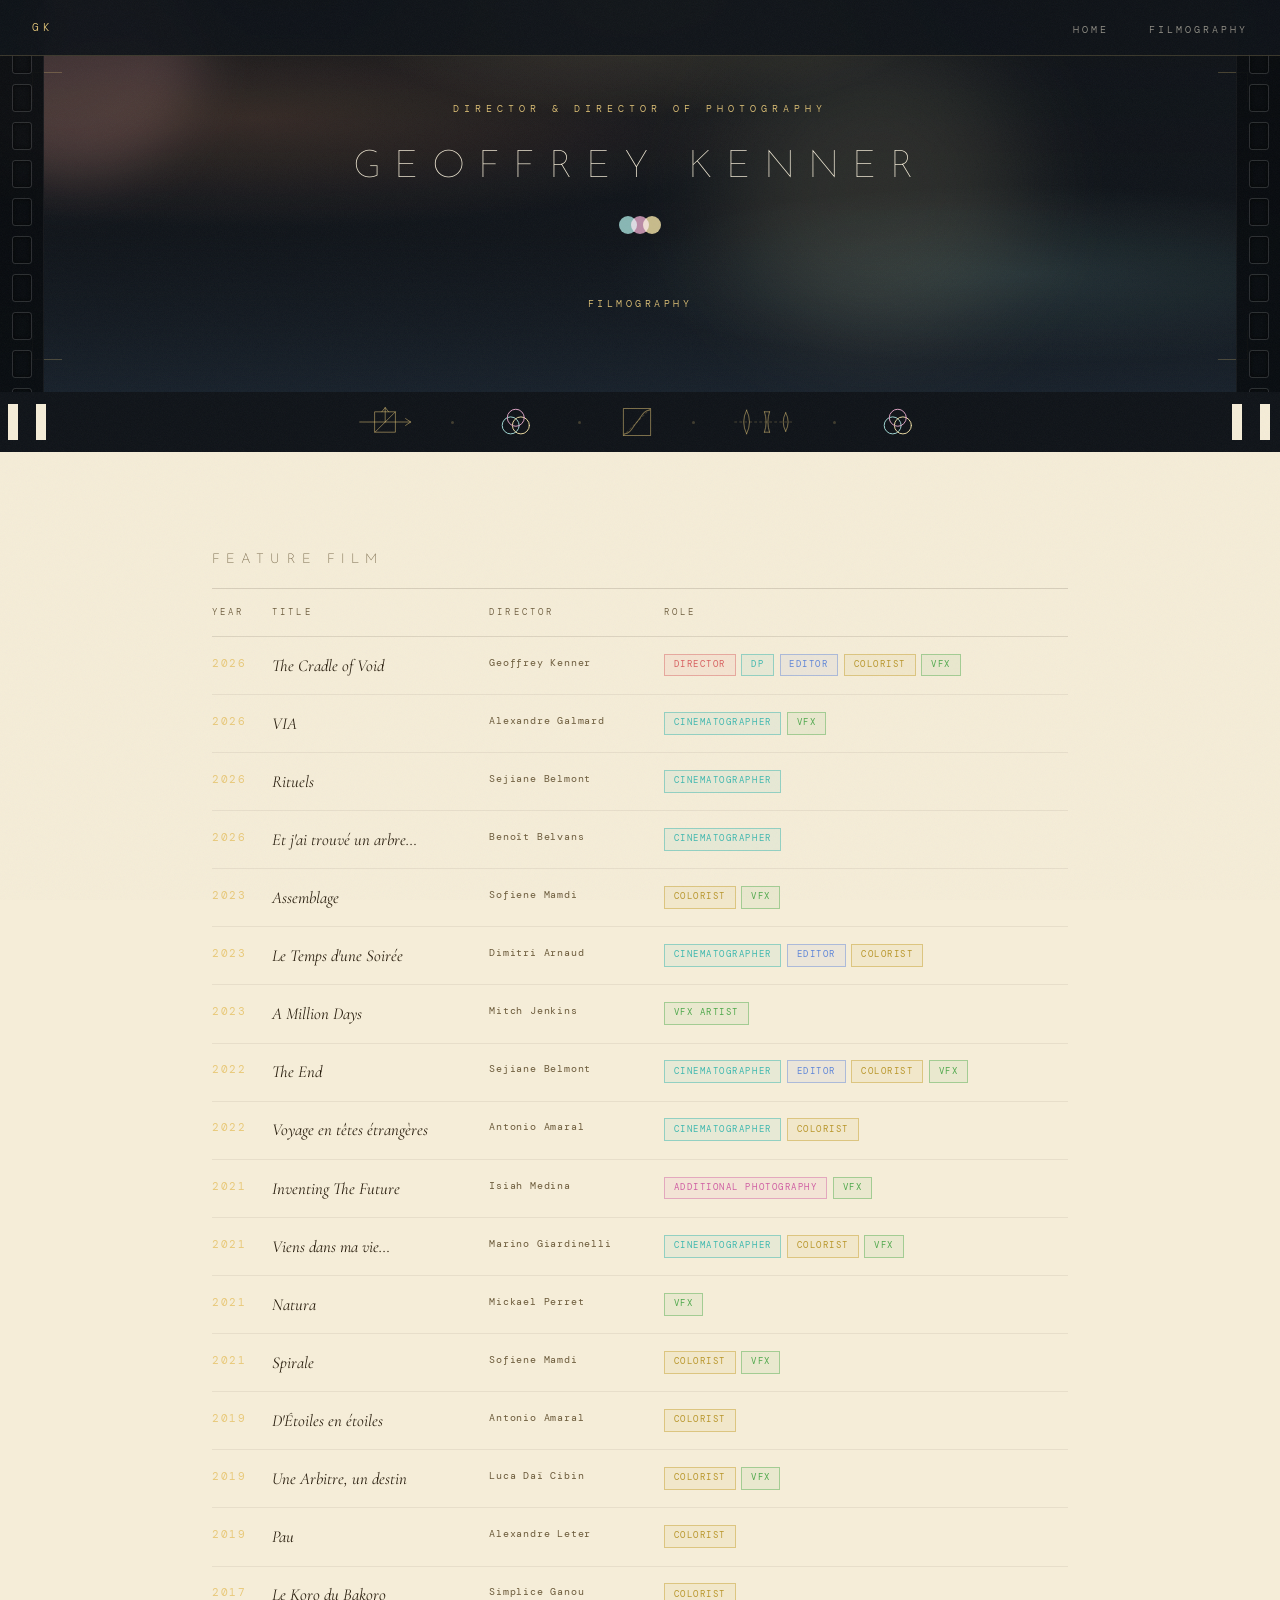
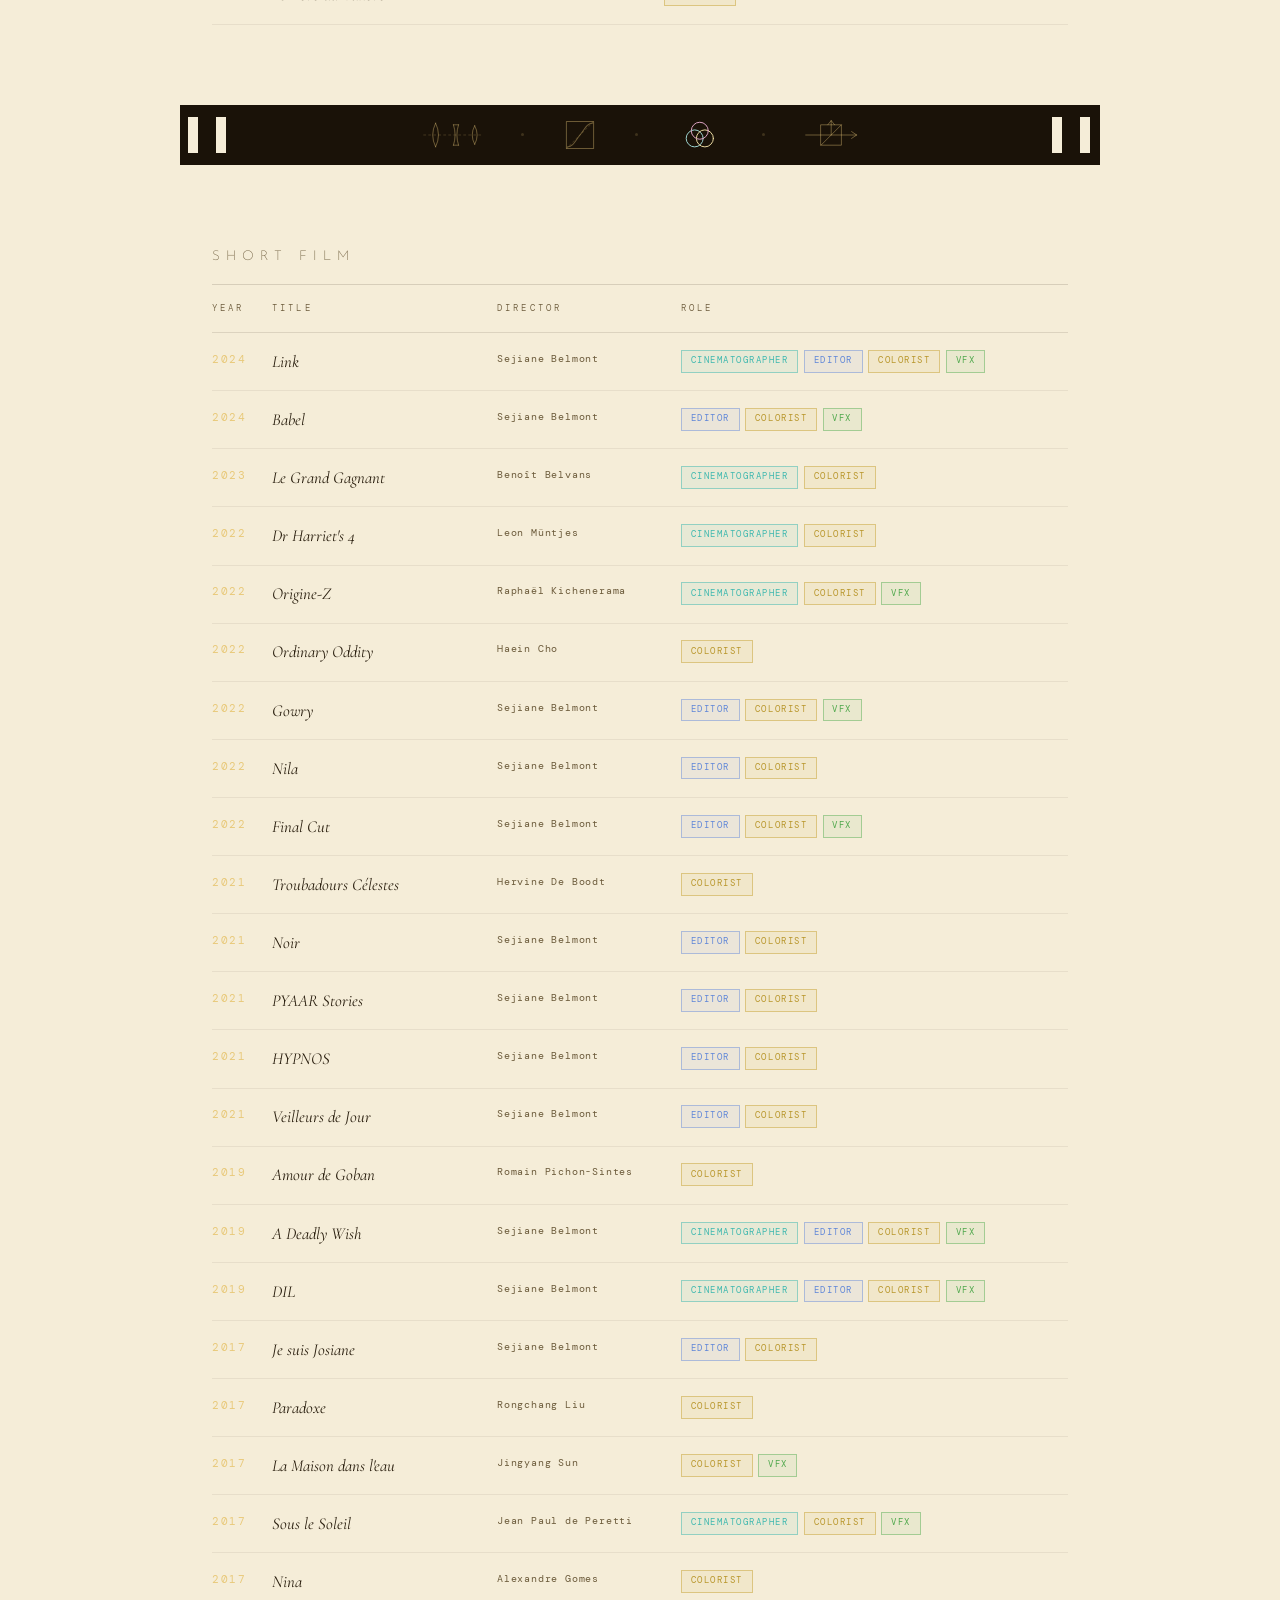
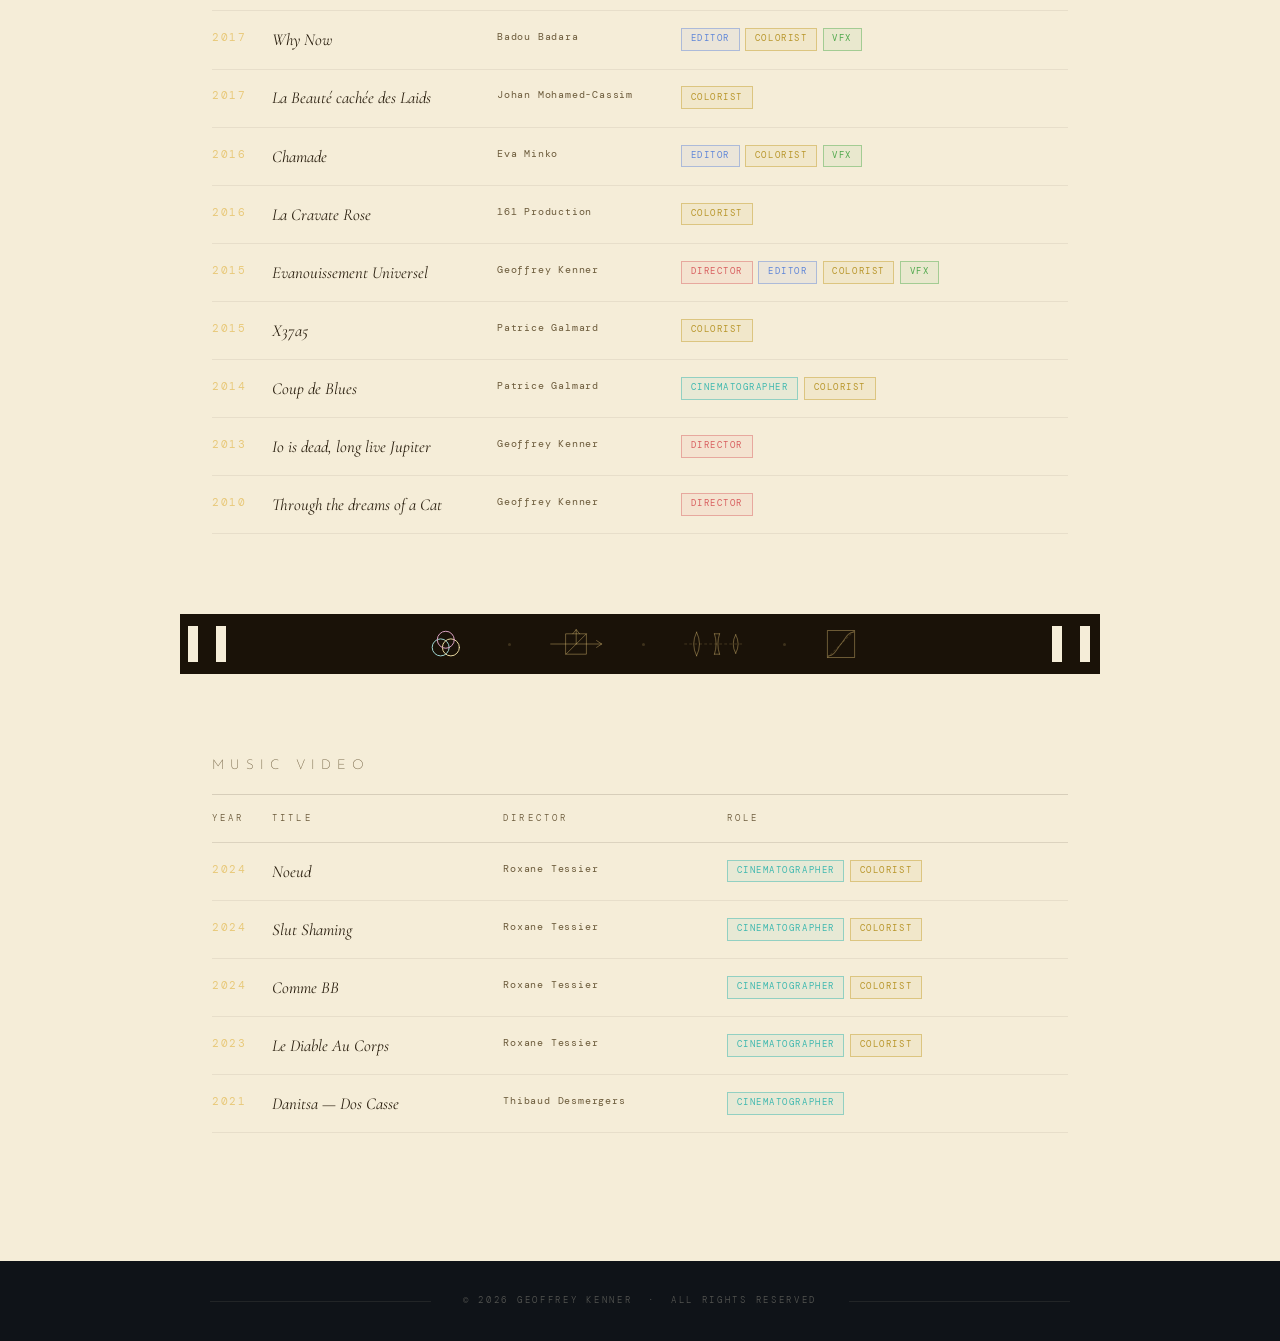
==== filmography.html @ a856ebba "Add files via upload" ====
<!DOCTYPE html>
<html lang="en">
<head>
<meta charset="UTF-8">
<meta name="viewport" content="width=device-width, initial-scale=1.0">
<title>Filmography — Geoffrey Kenner</title>
<link rel="preconnect" href="https://fonts.googleapis.com">
<link rel="preconnect" href="https://fonts.gstatic.com" crossorigin>
<link href="https://fonts.googleapis.com/css2?family=DM+Mono:wght@300;400&family=Josefin+Sans:wght@100;200;300&family=Cormorant+Garamond:ital,wght@0,100;0,200;0,300;0,400;1,300;1,400&display=swap" rel="stylesheet">
<link rel="stylesheet" href="styles.css">
</head>
<body>

<!-- NAV -->
<nav>
  <a class="nav-logo" href="index.html">GK</a>
  <ul class="nav-links">
    <li><a href="index.html">Home</a></li>
    <li><a href="filmography.html" class="active">Filmography</a></li>
  </ul>
</nav>

<!-- HERO -->
<section class="filmography-hero">
  <!-- Film perforations -->
  <div class="hero-perf hero-perf-left">
    <div class="hero-perf-track" id="heroPerfLeft"></div>
  </div>
  <div class="hero-perf hero-perf-right">
    <div class="hero-perf-track" id="heroPerfRight"></div>
  </div>

  <div class="bokeh-container">
    <div class="bokeh bokeh-1"></div>
    <div class="bokeh bokeh-4"></div>
  </div>
  <div class="halation-hero"></div>

  <div class="frame-corner frame-corner-tl" style="top:4.5rem;"></div>
  <div class="frame-corner frame-corner-tr" style="top:4.5rem;"></div>
  <div class="frame-corner frame-corner-bl"></div>
  <div class="frame-corner frame-corner-br"></div>

  <div class="hero-content">
    <p class="hero-eyebrow">director &amp; director of photography</p>
    <h1 class="hero-name">GEOFFREY KENNER</h1>
    <div class="hero-cmy">
      <div class="cmy-circle cmy-c"></div>
      <div class="cmy-circle cmy-m"></div>
      <div class="cmy-circle cmy-y"></div>
    </div>
    <p class="hero-eyebrow" style="animation-delay:1.1s; margin-bottom:0; letter-spacing:0.35em;">Filmography</p>
  </div>
</section>

<!-- FILM STRIP BAR -->
<div class="film-strip">
  <div class="film-optics">
    <!-- beam splitter -->
    <svg class="optic-icon" viewBox="0 0 64 40" aria-hidden="true">
      <line x1="2" y1="20" x2="62" y2="20"/>
      <polyline points="56,16 62,20 56,24"/>
      <line x1="32" y1="20" x2="32" y2="3"/>
      <polyline points="28,8 32,3 36,8"/>
      <rect x="20" y="8" width="24" height="24"/>
      <line x1="20" y1="32" x2="44" y2="8"/>
    </svg>
    <span class="optic-sep"></span>
    <!-- CMY circles -->
    <svg class="optic-icon" viewBox="0 0 56 40" aria-hidden="true">
      <circle class="oc-c" cx="22" cy="24" r="10"/>
      <circle class="oc-y" cx="34" cy="24" r="10"/>
      <circle class="oc-m" cx="28" cy="15" r="10"/>
    </svg>
    <span class="optic-sep"></span>
    <!-- tone curve -->
    <svg class="optic-icon" viewBox="0 0 40 40" aria-hidden="true">
      <rect x="4" y="4" width="32" height="32"/>
      <line class="optic-faint" x1="4" y1="36" x2="36" y2="4"/>
      <path d="M5,34 C13,33 14,27 20,20 S27,7 35,6"/>
    </svg>
    <span class="optic-sep"></span>
    <!-- lens cross-section -->
    <svg class="optic-icon" viewBox="0 0 72 40" aria-hidden="true">
      <line class="optic-axis" x1="2" y1="20" x2="70" y2="20"/>
      <path d="M16,6 Q9,20 16,34"/>
      <path d="M16,6 Q23,20 16,34"/>
      <path d="M37,8 Q41,20 37,32"/>
      <path d="M43,8 Q39,20 43,32"/>
      <line x1="37" y1="8" x2="43" y2="8"/>
      <line x1="37" y1="32" x2="43" y2="32"/>
      <path d="M62,9 Q56,20 62,31"/>
      <path d="M62,9 Q68,20 62,31"/>
    </svg>
    <span class="optic-sep"></span>
    <!-- CMY circles -->
    <svg class="optic-icon" viewBox="0 0 56 40" aria-hidden="true">
      <circle class="oc-c" cx="22" cy="24" r="10"/>
      <circle class="oc-y" cx="34" cy="24" r="10"/>
      <circle class="oc-m" cx="28" cy="15" r="10"/>
    </svg>
  </div>
</div>

<!-- FILMOGRAPHY -->
<section class="filmography-section">
  <div class="filmography-inner">

    <!-- FEATURE FILM -->
    <div class="filmography-category fade-in">
      <h2 class="filmography-category-title">Feature Film</h2>
      <table class="filmography-table">
        <thead>
          <tr>
            <th>Year</th>
            <th>Title</th>
            <th>Director</th>
            <th>Role</th>
          </tr>
        </thead>
        <tbody>
          <tr>
            <td class="film-year">2026</td>
            <td class="film-title">The Cradle of Void</td>
            <td class="film-director">Geoffrey Kenner</td>
            <td><div class="film-roles">
              <span class="film-role-tag role-director">Director</span>
              <span class="film-role-tag role-dp">DP</span>
              <span class="film-role-tag role-editor">Editor</span>
              <span class="film-role-tag role-colorist">Colorist</span>
              <span class="film-role-tag role-vfx">VFX</span>
            </div></td>
          </tr>
          <tr>
            <td class="film-year">2026</td>
            <td class="film-title">VIA</td>
            <td class="film-director">Alexandre Galmard</td>
            <td><div class="film-roles">
              <span class="film-role-tag role-dp">Cinematographer</span>
              <span class="film-role-tag role-vfx">VFX</span>
            </div></td>
          </tr>
          <tr>
            <td class="film-year">2026</td>
            <td class="film-title">Rituels</td>
            <td class="film-director">Sejiane Belmont</td>
            <td><div class="film-roles">
              <span class="film-role-tag role-dp">Cinematographer</span>
            </div></td>
          </tr>
          <tr>
            <td class="film-year">2026</td>
            <td class="film-title">Et j'ai trouvé un arbre…</td>
            <td class="film-director">Benoît Belvans</td>
            <td><div class="film-roles">
              <span class="film-role-tag role-dp">Cinematographer</span>
            </div></td>
          </tr>
          <tr>
            <td class="film-year">2023</td>
            <td class="film-title">Assemblage</td>
            <td class="film-director">Sofiene Mamdi</td>
            <td><div class="film-roles">
              <span class="film-role-tag role-colorist">Colorist</span>
              <span class="film-role-tag role-vfx">VFX</span>
            </div></td>
          </tr>
          <tr>
            <td class="film-year">2023</td>
            <td class="film-title">Le Temps d'une Soirée</td>
            <td class="film-director">Dimitri Arnaud</td>
            <td><div class="film-roles">
              <span class="film-role-tag role-dp">Cinematographer</span>
              <span class="film-role-tag role-editor">Editor</span>
              <span class="film-role-tag role-colorist">Colorist</span>
            </div></td>
          </tr>
          <tr>
            <td class="film-year">2023</td>
            <td class="film-title">A Million Days</td>
            <td class="film-director">Mitch Jenkins</td>
            <td><div class="film-roles">
              <span class="film-role-tag role-vfx">VFX Artist</span>
            </div></td>
          </tr>
          <tr>
            <td class="film-year">2022</td>
            <td class="film-title">The End</td>
            <td class="film-director">Sejiane Belmont</td>
            <td><div class="film-roles">
              <span class="film-role-tag role-dp">Cinematographer</span>
              <span class="film-role-tag role-editor">Editor</span>
              <span class="film-role-tag role-colorist">Colorist</span>
              <span class="film-role-tag role-vfx">VFX</span>
            </div></td>
          </tr>
          <tr>
            <td class="film-year">2022</td>
            <td class="film-title">Voyage en têtes étrangères</td>
            <td class="film-director">Antonio Amaral</td>
            <td><div class="film-roles">
              <span class="film-role-tag role-dp">Cinematographer</span>
              <span class="film-role-tag role-colorist">Colorist</span>
            </div></td>
          </tr>
          <tr>
            <td class="film-year">2021</td>
            <td class="film-title">Inventing The Future</td>
            <td class="film-director">Isiah Medina</td>
            <td><div class="film-roles">
              <span class="film-role-tag role-addphoto">Additional Photography</span>
              <span class="film-role-tag role-vfx">VFX</span>
            </div></td>
          </tr>
          <tr>
            <td class="film-year">2021</td>
            <td class="film-title">Viens dans ma vie…</td>
            <td class="film-director">Marino Giardinelli</td>
            <td><div class="film-roles">
              <span class="film-role-tag role-dp">Cinematographer</span>
              <span class="film-role-tag role-colorist">Colorist</span>
              <span class="film-role-tag role-vfx">VFX</span>
            </div></td>
          </tr>
          <tr>
            <td class="film-year">2021</td>
            <td class="film-title">Natura</td>
            <td class="film-director">Mickael Perret</td>
            <td><div class="film-roles">
              <span class="film-role-tag role-vfx">VFX</span>
            </div></td>
          </tr>
          <tr>
            <td class="film-year">2021</td>
            <td class="film-title">Spirale</td>
            <td class="film-director">Sofiene Mamdi</td>
            <td><div class="film-roles">
              <span class="film-role-tag role-colorist">Colorist</span>
              <span class="film-role-tag role-vfx">VFX</span>
            </div></td>
          </tr>
          <tr>
            <td class="film-year">2019</td>
            <td class="film-title">D'Étoiles en étoiles</td>
            <td class="film-director">Antonio Amaral</td>
            <td><div class="film-roles">
              <span class="film-role-tag role-colorist">Colorist</span>
            </div></td>
          </tr>
          <tr>
            <td class="film-year">2019</td>
            <td class="film-title">Une Arbitre, un destin</td>
            <td class="film-director">Luca Daï Cibin</td>
            <td><div class="film-roles">
              <span class="film-role-tag role-colorist">Colorist</span>
              <span class="film-role-tag role-vfx">VFX</span>
            </div></td>
          </tr>
          <tr>
            <td class="film-year">2019</td>
            <td class="film-title">Pau</td>
            <td class="film-director">Alexandre Leter</td>
            <td><div class="film-roles">
              <span class="film-role-tag role-colorist">Colorist</span>
            </div></td>
          </tr>
          <tr>
            <td class="film-year">2017</td>
            <td class="film-title">Le Koro du Bakoro</td>
            <td class="film-director">Simplice Ganou</td>
            <td><div class="film-roles">
              <span class="film-role-tag role-colorist">Colorist</span>
            </div></td>
          </tr>
        </tbody>
      </table>
    </div>

    <!-- FILM STRIP DIVIDER -->
    <div class="film-strip" style="margin: 0 -2rem 5rem; background:#1a1208;">
      <div class="film-optics" style="color: rgba(232,201,122,0.4);">
        <!-- lens cross-section -->
        <svg class="optic-icon" viewBox="0 0 72 40" aria-hidden="true">
          <line class="optic-axis" x1="2" y1="20" x2="70" y2="20"/>
          <path d="M16,6 Q9,20 16,34"/>
          <path d="M16,6 Q23,20 16,34"/>
          <path d="M37,8 Q41,20 37,32"/>
          <path d="M43,8 Q39,20 43,32"/>
          <line x1="37" y1="8" x2="43" y2="8"/>
          <line x1="37" y1="32" x2="43" y2="32"/>
          <path d="M62,9 Q56,20 62,31"/>
          <path d="M62,9 Q68,20 62,31"/>
        </svg>
        <span class="optic-sep"></span>
        <!-- tone curve -->
        <svg class="optic-icon" viewBox="0 0 40 40" aria-hidden="true">
          <rect x="4" y="4" width="32" height="32"/>
          <line class="optic-faint" x1="4" y1="36" x2="36" y2="4"/>
          <path d="M5,34 C13,33 14,27 20,20 S27,7 35,6"/>
        </svg>
        <span class="optic-sep"></span>
        <!-- CMY circles -->
        <svg class="optic-icon" viewBox="0 0 56 40" aria-hidden="true">
          <circle class="oc-c" cx="22" cy="24" r="10"/>
          <circle class="oc-y" cx="34" cy="24" r="10"/>
          <circle class="oc-m" cx="28" cy="15" r="10"/>
        </svg>
        <span class="optic-sep"></span>
        <!-- beam splitter -->
        <svg class="optic-icon" viewBox="0 0 64 40" aria-hidden="true">
          <line x1="2" y1="20" x2="62" y2="20"/>
          <polyline points="56,16 62,20 56,24"/>
          <line x1="32" y1="20" x2="32" y2="3"/>
          <polyline points="28,8 32,3 36,8"/>
          <rect x="20" y="8" width="24" height="24"/>
          <line x1="20" y1="32" x2="44" y2="8"/>
        </svg>
      </div>
    </div>

    <!-- SHORT FILM -->
    <div class="filmography-category fade-in">
      <h2 class="filmography-category-title">Short Film</h2>
      <table class="filmography-table">
        <thead>
          <tr>
            <th>Year</th>
            <th>Title</th>
            <th>Director</th>
            <th>Role</th>
          </tr>
        </thead>
        <tbody>
          <tr>
            <td class="film-year">2024</td>
            <td class="film-title">Link</td>
            <td class="film-director">Sejiane Belmont</td>
            <td><div class="film-roles">
              <span class="film-role-tag role-dp">Cinematographer</span>
              <span class="film-role-tag role-editor">Editor</span>
              <span class="film-role-tag role-colorist">Colorist</span>
              <span class="film-role-tag role-vfx">VFX</span>
            </div></td>
          </tr>
          <tr>
            <td class="film-year">2024</td>
            <td class="film-title">Babel</td>
            <td class="film-director">Sejiane Belmont</td>
            <td><div class="film-roles">
              <span class="film-role-tag role-editor">Editor</span>
              <span class="film-role-tag role-colorist">Colorist</span>
              <span class="film-role-tag role-vfx">VFX</span>
            </div></td>
          </tr>
          <tr>
            <td class="film-year">2023</td>
            <td class="film-title">Le Grand Gagnant</td>
            <td class="film-director">Benoît Belvans</td>
            <td><div class="film-roles">
              <span class="film-role-tag role-dp">Cinematographer</span>
              <span class="film-role-tag role-colorist">Colorist</span>
            </div></td>
          </tr>
          <tr>
            <td class="film-year">2022</td>
            <td class="film-title">Dr Harriet's 4</td>
            <td class="film-director">Leon Müntjes</td>
            <td><div class="film-roles">
              <span class="film-role-tag role-dp">Cinematographer</span>
              <span class="film-role-tag role-colorist">Colorist</span>
            </div></td>
          </tr>
          <tr>
            <td class="film-year">2022</td>
            <td class="film-title">Origine-Z</td>
            <td class="film-director">Raphaël Kichenerama</td>
            <td><div class="film-roles">
              <span class="film-role-tag role-dp">Cinematographer</span>
              <span class="film-role-tag role-colorist">Colorist</span>
              <span class="film-role-tag role-vfx">VFX</span>
            </div></td>
          </tr>
          <tr>
            <td class="film-year">2022</td>
            <td class="film-title">Ordinary Oddity</td>
            <td class="film-director">Haein Cho</td>
            <td><div class="film-roles">
              <span class="film-role-tag role-colorist">Colorist</span>
            </div></td>
          </tr>
          <tr>
            <td class="film-year">2022</td>
            <td class="film-title">Gowry</td>
            <td class="film-director">Sejiane Belmont</td>
            <td><div class="film-roles">
              <span class="film-role-tag role-editor">Editor</span>
              <span class="film-role-tag role-colorist">Colorist</span>
              <span class="film-role-tag role-vfx">VFX</span>
            </div></td>
          </tr>
          <tr>
            <td class="film-year">2022</td>
            <td class="film-title">Nila</td>
            <td class="film-director">Sejiane Belmont</td>
            <td><div class="film-roles">
              <span class="film-role-tag role-editor">Editor</span>
              <span class="film-role-tag role-colorist">Colorist</span>
            </div></td>
          </tr>
          <tr>
            <td class="film-year">2022</td>
            <td class="film-title">Final Cut</td>
            <td class="film-director">Sejiane Belmont</td>
            <td><div class="film-roles">
              <span class="film-role-tag role-editor">Editor</span>
              <span class="film-role-tag role-colorist">Colorist</span>
              <span class="film-role-tag role-vfx">VFX</span>
            </div></td>
          </tr>
          <tr>
            <td class="film-year">2021</td>
            <td class="film-title">Troubadours Célestes</td>
            <td class="film-director">Hervine De Boodt</td>
            <td><div class="film-roles">
              <span class="film-role-tag role-colorist">Colorist</span>
            </div></td>
          </tr>
          <tr>
            <td class="film-year">2021</td>
            <td class="film-title">Noir</td>
            <td class="film-director">Sejiane Belmont</td>
            <td><div class="film-roles">
              <span class="film-role-tag role-editor">Editor</span>
              <span class="film-role-tag role-colorist">Colorist</span>
            </div></td>
          </tr>
          <tr>
            <td class="film-year">2021</td>
            <td class="film-title">PYAAR Stories</td>
            <td class="film-director">Sejiane Belmont</td>
            <td><div class="film-roles">
              <span class="film-role-tag role-editor">Editor</span>
              <span class="film-role-tag role-colorist">Colorist</span>
            </div></td>
          </tr>
          <tr>
            <td class="film-year">2021</td>
            <td class="film-title">HYPNOS</td>
            <td class="film-director">Sejiane Belmont</td>
            <td><div class="film-roles">
              <span class="film-role-tag role-editor">Editor</span>
              <span class="film-role-tag role-colorist">Colorist</span>
            </div></td>
          </tr>
          <tr>
            <td class="film-year">2021</td>
            <td class="film-title">Veilleurs de Jour</td>
            <td class="film-director">Sejiane Belmont</td>
            <td><div class="film-roles">
              <span class="film-role-tag role-editor">Editor</span>
              <span class="film-role-tag role-colorist">Colorist</span>
            </div></td>
          </tr>
          <tr>
            <td class="film-year">2019</td>
            <td class="film-title">Amour de Goban</td>
            <td class="film-director">Romain Pichon-Sintes</td>
            <td><div class="film-roles">
              <span class="film-role-tag role-colorist">Colorist</span>
            </div></td>
          </tr>
          <tr>
            <td class="film-year">2019</td>
            <td class="film-title">A Deadly Wish</td>
            <td class="film-director">Sejiane Belmont</td>
            <td><div class="film-roles">
              <span class="film-role-tag role-dp">Cinematographer</span>
              <span class="film-role-tag role-editor">Editor</span>
              <span class="film-role-tag role-colorist">Colorist</span>
              <span class="film-role-tag role-vfx">VFX</span>
            </div></td>
          </tr>
          <tr>
            <td class="film-year">2019</td>
            <td class="film-title">DIL</td>
            <td class="film-director">Sejiane Belmont</td>
            <td><div class="film-roles">
              <span class="film-role-tag role-dp">Cinematographer</span>
              <span class="film-role-tag role-editor">Editor</span>
              <span class="film-role-tag role-colorist">Colorist</span>
              <span class="film-role-tag role-vfx">VFX</span>
            </div></td>
          </tr>
          <tr>
            <td class="film-year">2017</td>
            <td class="film-title">Je suis Josiane</td>
            <td class="film-director">Sejiane Belmont</td>
            <td><div class="film-roles">
              <span class="film-role-tag role-editor">Editor</span>
              <span class="film-role-tag role-colorist">Colorist</span>
            </div></td>
          </tr>
          <tr>
            <td class="film-year">2017</td>
            <td class="film-title">Paradoxe</td>
            <td class="film-director">Rongchang Liu</td>
            <td><div class="film-roles">
              <span class="film-role-tag role-colorist">Colorist</span>
            </div></td>
          </tr>
          <tr>
            <td class="film-year">2017</td>
            <td class="film-title">La Maison dans l'eau</td>
            <td class="film-director">Jingyang Sun</td>
            <td><div class="film-roles">
              <span class="film-role-tag role-colorist">Colorist</span>
              <span class="film-role-tag role-vfx">VFX</span>
            </div></td>
          </tr>
          <tr>
            <td class="film-year">2017</td>
            <td class="film-title">Sous le Soleil</td>
            <td class="film-director">Jean Paul de Peretti</td>
            <td><div class="film-roles">
              <span class="film-role-tag role-dp">Cinematographer</span>
              <span class="film-role-tag role-colorist">Colorist</span>
              <span class="film-role-tag role-vfx">VFX</span>
            </div></td>
          </tr>
          <tr>
            <td class="film-year">2017</td>
            <td class="film-title">Nina</td>
            <td class="film-director">Alexandre Gomes</td>
            <td><div class="film-roles">
              <span class="film-role-tag role-colorist">Colorist</span>
            </div></td>
          </tr>
          <tr>
            <td class="film-year">2017</td>
            <td class="film-title">Why Now</td>
            <td class="film-director">Badou Badara</td>
            <td><div class="film-roles">
              <span class="film-role-tag role-editor">Editor</span>
              <span class="film-role-tag role-colorist">Colorist</span>
              <span class="film-role-tag role-vfx">VFX</span>
            </div></td>
          </tr>
          <tr>
            <td class="film-year">2017</td>
            <td class="film-title">La Beauté cachée des Laids</td>
            <td class="film-director">Johan Mohamed-Cassim</td>
            <td><div class="film-roles">
              <span class="film-role-tag role-colorist">Colorist</span>
            </div></td>
          </tr>
          <tr>
            <td class="film-year">2016</td>
            <td class="film-title">Chamade</td>
            <td class="film-director">Eva Minko</td>
            <td><div class="film-roles">
              <span class="film-role-tag role-editor">Editor</span>
              <span class="film-role-tag role-colorist">Colorist</span>
              <span class="film-role-tag role-vfx">VFX</span>
            </div></td>
          </tr>
          <tr>
            <td class="film-year">2016</td>
            <td class="film-title">La Cravate Rose</td>
            <td class="film-director">161 Production</td>
            <td><div class="film-roles">
              <span class="film-role-tag role-colorist">Colorist</span>
            </div></td>
          </tr>
          <tr>
            <td class="film-year">2015</td>
            <td class="film-title">Evanouissement Universel</td>
            <td class="film-director">Geoffrey Kenner</td>
            <td><div class="film-roles">
              <span class="film-role-tag role-director">Director</span>
              <span class="film-role-tag role-editor">Editor</span>
              <span class="film-role-tag role-colorist">Colorist</span>
              <span class="film-role-tag role-vfx">VFX</span>
            </div></td>
          </tr>
          <tr>
            <td class="film-year">2015</td>
            <td class="film-title">X37a5</td>
            <td class="film-director">Patrice Galmard</td>
            <td><div class="film-roles">
              <span class="film-role-tag role-colorist">Colorist</span>
            </div></td>
          </tr>
          <tr>
            <td class="film-year">2014</td>
            <td class="film-title">Coup de Blues</td>
            <td class="film-director">Patrice Galmard</td>
            <td><div class="film-roles">
              <span class="film-role-tag role-dp">Cinematographer</span>
              <span class="film-role-tag role-colorist">Colorist</span>
            </div></td>
          </tr>
          <tr>
            <td class="film-year">2013</td>
            <td class="film-title">Io is dead, long live Jupiter</td>
            <td class="film-director">Geoffrey Kenner</td>
            <td><div class="film-roles">
              <span class="film-role-tag role-director">Director</span>
            </div></td>
          </tr>
          <tr>
            <td class="film-year">2010</td>
            <td class="film-title">Through the dreams of a Cat</td>
            <td class="film-director">Geoffrey Kenner</td>
            <td><div class="film-roles">
              <span class="film-role-tag role-director">Director</span>
            </div></td>
          </tr>
        </tbody>
      </table>
    </div>

    <!-- FILM STRIP DIVIDER -->
    <div class="film-strip" style="margin: 0 -2rem 5rem; background:#1a1208;">
      <div class="film-optics" style="color: rgba(232,201,122,0.4);">
        <!-- CMY circles -->
        <svg class="optic-icon" viewBox="0 0 56 40" aria-hidden="true">
          <circle class="oc-c" cx="22" cy="24" r="10"/>
          <circle class="oc-y" cx="34" cy="24" r="10"/>
          <circle class="oc-m" cx="28" cy="15" r="10"/>
        </svg>
        <span class="optic-sep"></span>
        <!-- beam splitter -->
        <svg class="optic-icon" viewBox="0 0 64 40" aria-hidden="true">
          <line x1="2" y1="20" x2="62" y2="20"/>
          <polyline points="56,16 62,20 56,24"/>
          <line x1="32" y1="20" x2="32" y2="3"/>
          <polyline points="28,8 32,3 36,8"/>
          <rect x="20" y="8" width="24" height="24"/>
          <line x1="20" y1="32" x2="44" y2="8"/>
        </svg>
        <span class="optic-sep"></span>
        <!-- lens cross-section -->
        <svg class="optic-icon" viewBox="0 0 72 40" aria-hidden="true">
          <line class="optic-axis" x1="2" y1="20" x2="70" y2="20"/>
          <path d="M16,6 Q9,20 16,34"/>
          <path d="M16,6 Q23,20 16,34"/>
          <path d="M37,8 Q41,20 37,32"/>
          <path d="M43,8 Q39,20 43,32"/>
          <line x1="37" y1="8" x2="43" y2="8"/>
          <line x1="37" y1="32" x2="43" y2="32"/>
          <path d="M62,9 Q56,20 62,31"/>
          <path d="M62,9 Q68,20 62,31"/>
        </svg>
        <span class="optic-sep"></span>
        <!-- tone curve -->
        <svg class="optic-icon" viewBox="0 0 40 40" aria-hidden="true">
          <rect x="4" y="4" width="32" height="32"/>
          <line class="optic-faint" x1="4" y1="36" x2="36" y2="4"/>
          <path d="M5,34 C13,33 14,27 20,20 S27,7 35,6"/>
        </svg>
      </div>
    </div>

    <!-- MUSIC VIDEO -->
    <div class="filmography-category fade-in">
      <h2 class="filmography-category-title">Music Video</h2>
      <table class="filmography-table">
        <thead>
          <tr>
            <th>Year</th>
            <th>Title</th>
            <th>Director</th>
            <th>Role</th>
          </tr>
        </thead>
        <tbody>
          <tr>
            <td class="film-year">2024</td>
            <td class="film-title">Noeud</td>
            <td class="film-director">Roxane Tessier</td>
            <td><div class="film-roles">
              <span class="film-role-tag role-dp">Cinematographer</span>
              <span class="film-role-tag role-colorist">Colorist</span>
            </div></td>
          </tr>
          <tr>
            <td class="film-year">2024</td>
            <td class="film-title">Slut Shaming</td>
            <td class="film-director">Roxane Tessier</td>
            <td><div class="film-roles">
              <span class="film-role-tag role-dp">Cinematographer</span>
              <span class="film-role-tag role-colorist">Colorist</span>
            </div></td>
          </tr>
          <tr>
            <td class="film-year">2024</td>
            <td class="film-title">Comme BB</td>
            <td class="film-director">Roxane Tessier</td>
            <td><div class="film-roles">
              <span class="film-role-tag role-dp">Cinematographer</span>
              <span class="film-role-tag role-colorist">Colorist</span>
            </div></td>
          </tr>
          <tr>
            <td class="film-year">2023</td>
            <td class="film-title">Le Diable Au Corps</td>
            <td class="film-director">Roxane Tessier</td>
            <td><div class="film-roles">
              <span class="film-role-tag role-dp">Cinematographer</span>
              <span class="film-role-tag role-colorist">Colorist</span>
            </div></td>
          </tr>
          <tr>
            <td class="film-year">2021</td>
            <td class="film-title">Danitsa — Dos Casse</td>
            <td class="film-director">Thibaud Desmergers</td>
            <td><div class="film-roles">
              <span class="film-role-tag role-dp">Cinematographer</span>
            </div></td>
          </tr>
        </tbody>
      </table>
    </div>

  </div>
</section>

<!-- FOOTER -->
<footer>
  <div class="footer-inner">
    <div class="footer-line"></div>
    <span>© 2026 Geoffrey Kenner &nbsp;·&nbsp; All Rights Reserved</span>
    <div class="footer-line"></div>
  </div>
</footer>

<script>
  // Fade-in observer
  const observer = new IntersectionObserver((entries) => {
    entries.forEach(e => {
      if (e.isIntersecting) {
        e.target.classList.add('visible');
        observer.unobserve(e.target);
      }
    });
  }, { threshold: 0.08 });

  document.querySelectorAll('.fade-in').forEach(el => observer.observe(el));

  // ── Film perforation: populate holes ──
  const HOLE_COUNT = 90;
  ['heroPerfLeft', 'heroPerfRight'].forEach(id => {
    const track = document.getElementById(id);
    if (!track) return;
    for (let i = 0; i < HOLE_COUNT; i++) {
      const hole = document.createElement('div');
      hole.className = 'hero-perf-hole';
      track.appendChild(hole);
    }
  });

  // ── Animate hero perforations on scroll ──
  const heroSection   = document.querySelector('.filmography-hero');
  const heroPerfLeft  = document.getElementById('heroPerfLeft');
  const heroPerfRight = document.getElementById('heroPerfRight');

  function updatePerforations() {
    if (heroSection && heroPerfLeft && heroPerfRight) {
      const rect = heroSection.getBoundingClientRect();
      if (rect.bottom >= 0 && rect.top <= window.innerHeight) {
        const scrolled = Math.max(0, -rect.top);
        const offset = -(scrolled * 0.45 % 380);
        heroPerfLeft.style.transform  = `translateX(-50%) translateY(${offset}px)`;
        heroPerfRight.style.transform = `translateX(-50%) translateY(${offset}px)`;
      }
    }
  }

  window.addEventListener('scroll', updatePerforations, { passive: true });
  updatePerforations();
</script>
</body>
</html>
---- styles.css ----
:root {
    --kodak-cream: #f5edd8;
    --kodak-warm: #ede0c4;
    --kodak-amber: #e8c97a;
    --kodak-orange: #d9834a;
    --film-red: #c94040;
    --fuji-cyan: #7abfb8;
    --fuji-green: #9dbf7a;
    --rgb-red: #e8a0a0;
    --rgb-green: #a0c8a0;
    --rgb-blue: #a0b8e0;
    --cym-cyan: #9ed4d0;
    --cym-yellow: #e8d8a0;
    --cym-magenta: #d8a0c0;
    --dark-base: #0f1318;
    --text-primary: #2a1f0f;
    --text-muted: #6b5a3a;
    --grain-opacity: 0.045;
  }

  *, *::before, *::after { box-sizing: border-box; margin: 0; padding: 0; }

  html { scroll-behavior: smooth; }

  body {
    background-color: var(--kodak-cream);
    color: var(--text-primary);
    font-family: 'Cormorant Garamond', Georgia, serif;
    font-size: 18px;
    line-height: 1.7;
    overflow-x: hidden;
    position: relative;
  }

  /* ─── GRAIN OVERLAY ─── */
  body::before {
    content: '';
    position: fixed;
    inset: 0;
    z-index: 9999;
    pointer-events: none;
    opacity: var(--grain-opacity);
    background-image: url("data:image/svg+xml,%3Csvg viewBox='0 0 256 256' xmlns='http://www.w3.org/2000/svg'%3E%3Cfilter id='noise'%3E%3CfeTurbulence type='fractalNoise' baseFrequency='0.9' numOctaves='4' stitchTiles='stitch'/%3E%3C/filter%3E%3Crect width='100%25' height='100%25' filter='url(%23noise)' opacity='1'/%3E%3C/svg%3E");
    background-repeat: repeat;
    background-size: 180px 180px;
  }

  /* ─── ANIMATED GRAIN ─── */
  @keyframes grain {
    0%, 100% { transform: translate(0, 0); }
    10% { transform: translate(-2%, -3%); }
    20% { transform: translate(3%, 2%); }
    30% { transform: translate(-1%, 4%); }
    40% { transform: translate(4%, -1%); }
    50% { transform: translate(-3%, 1%); }
    60% { transform: translate(2%, -4%); }
    70% { transform: translate(-4%, 2%); }
    80% { transform: translate(1%, 3%); }
    90% { transform: translate(3%, -2%); }
  }

  body::before { /* static grain — no animation */ }

  /* ─── HALATION LAYER ─── */
  .halation-hero {
    position: absolute;
    inset: 0;
    pointer-events: none;
    z-index: 1;
    background:
      radial-gradient(ellipse 60% 40% at 20% 30%, rgba(217, 131, 74, 0.18) 0%, transparent 70%),
      radial-gradient(ellipse 50% 35% at 80% 70%, rgba(122, 191, 184, 0.14) 0%, transparent 65%),
      radial-gradient(ellipse 40% 50% at 50% 0%, rgba(232, 201, 122, 0.22) 0%, transparent 60%);
    mix-blend-mode: screen;
  }

  /* ─── BLOOM / GLOW on headings ─── */
  .bloom {
    filter: blur(0px);
    text-shadow:
      0 0 40px rgba(232, 201, 122, 0.55),
      0 0 80px rgba(217, 131, 74, 0.25),
      0 0 2px rgba(255, 245, 220, 0.9);
    transition: text-shadow 0.6s ease;
  }

  /* ─── OUT-OF-FOCUS DECORATIVE ELEMENTS ─── */
  .bokeh-container {
    position: absolute;
    inset: 0;
    pointer-events: none;
    overflow: hidden;
    z-index: 0;
  }

  .bokeh {
    position: absolute;
    border-radius: 50%;
    filter: blur(28px);
    opacity: 0.18;
  }

  .bokeh-1 { width: 260px; height: 260px; background: var(--rgb-red); top: -80px; left: -60px; }
  .bokeh-2 { width: 200px; height: 200px; background: var(--rgb-blue); top: 30%; right: -80px; }
  .bokeh-3 { width: 180px; height: 180px; background: var(--fuji-cyan); bottom: 10%; left: 20%; }
  .bokeh-4 { width: 300px; height: 300px; background: var(--cym-yellow); top: 10%; right: 20%; filter: blur(50px); opacity: 0.12; }

  /* ─── FILM SPROCKET HOLES ─── */
  .film-strip {
    position: relative;
    background: var(--dark-base);
    padding: 0 60px;
    display: flex;
    align-items: center;
    min-height: 60px;
  }
  .film-strip::before,
  .film-strip::after {
    content: '';
    position: absolute;
    top: 50%;
    transform: translateY(-50%);
    display: flex;
    height: 36px;
    background-image: repeating-linear-gradient(
      90deg,
      transparent 0px,
      transparent 8px,
      var(--kodak-cream) 8px,
      var(--kodak-cream) 18px,
      transparent 18px,
      transparent 28px
    );
    background-size: 28px 100%;
  }
  .film-strip::before { left: 0; width: 56px; }
  .film-strip::after { right: 0; width: 56px; }

  .film-text {
    font-family: 'DM Mono', monospace;
    font-size: 10px;
    font-weight: 300;
    letter-spacing: 0.3em;
    color: rgba(245, 237, 216, 0.5);
    text-transform: uppercase;
  }

  /* ─── OPTICAL BLUEPRINT DIVIDER ─── */
  .film-optics {
    display: flex;
    align-items: center;
    justify-content: center;
    gap: 2.4rem;
    width: 100%;
    flex-wrap: nowrap;
    color: rgba(232, 201, 122, 0.5);
  }

  .optic-icon {
    height: 34px;
    width: auto;
    flex-shrink: 0;
    overflow: visible;
  }

  .optic-icon line,
  .optic-icon rect,
  .optic-icon circle,
  .optic-icon path,
  .optic-icon polyline {
    fill: none;
    stroke: currentColor;
    stroke-width: 1;
    stroke-linecap: round;
    stroke-linejoin: round;
    vector-effect: non-scaling-stroke;
  }

  /* color circles keep their hue */
  .optic-icon circle.oc-c { stroke: var(--cym-cyan); }
  .optic-icon circle.oc-m { stroke: var(--cym-magenta); }
  .optic-icon circle.oc-y { stroke: var(--cym-yellow); }

  /* faint reference / optical axis lines */
  .optic-icon .optic-faint { opacity: 0.4; stroke-dasharray: 2 2.5; }
  .optic-icon .optic-axis  { opacity: 0.5; stroke-dasharray: 2 3; }

  .optic-sep {
    width: 3px;
    height: 3px;
    border-radius: 50%;
    background: currentColor;
    opacity: 0.45;
    flex-shrink: 0;
  }

  @media (max-width: 768px) {
    .film-optics { gap: 1.3rem; }
    .optic-icon { height: 26px; }
    .optic-sep { display: none; }
  }

  /* ─── NAVIGATION ─── */
  nav {
    position: fixed;
    top: 0; left: 0; right: 0;
    z-index: 100;
    background: rgba(15, 19, 24, 0.92);
    backdrop-filter: blur(12px);
    border-bottom: 1px solid rgba(232, 201, 122, 0.2);
    padding: 0 2rem;
    display: flex;
    align-items: center;
    justify-content: space-between;
    height: 56px;
  }

  .nav-logo {
    font-family: 'DM Mono', monospace;
    font-size: 11px;
    font-weight: 300;
    letter-spacing: 0.35em;
    color: var(--kodak-amber);
    text-transform: uppercase;
    text-decoration: none;
  }

  .nav-links {
    display: flex;
    gap: 2.5rem;
    list-style: none;
  }

  .nav-links a {
    font-family: 'DM Mono', monospace;
    font-size: 10px;
    font-weight: 300;
    letter-spacing: 0.3em;
    color: rgba(245, 237, 216, 0.6);
    text-decoration: none;
    text-transform: uppercase;
    transition: color 0.3s;
  }

  .nav-links a:hover { color: var(--kodak-amber); }

  /* ─── HERO ─── */
  .hero {
    min-height: 100vh;
    display: flex;
    flex-direction: column;
    align-items: center;
    justify-content: center;
    position: relative;
    overflow: hidden;
    padding: 80px 2rem 4rem;
    background:
      linear-gradient(180deg, rgba(15,19,24,0.97) 0%, rgba(15,19,24,0.85) 50%, rgba(245,237,216,0.0) 100%),
      linear-gradient(180deg, var(--dark-base) 0%, #17202a 50%, var(--kodak-warm) 100%);
  }

  /* ─── HERO FILM PERFORATIONS ─── */
  .hero-perf {
    position: absolute;
    top: 0;
    bottom: 0;
    width: 44px;
    overflow: hidden;
    z-index: 3;
    pointer-events: none;
  }

  .hero-perf-left  { left: 0;  background: rgba(8,11,15,0.92); border-right: 1px solid rgba(255,255,255,0.05); }
  .hero-perf-right { right: 0; background: rgba(8,11,15,0.92); border-left:  1px solid rgba(255,255,255,0.05); }

  .hero-perf-track {
    position: absolute;
    left: 50%;
    transform: translateX(-50%);
    width: 20px;
    height: 4000px;
    display: flex;
    flex-direction: column;
    gap: 10px;
    padding: 8px 0;
  }

  .hero-perf-hole {
    width: 20px;
    height: 28px;
    flex-shrink: 0;
    border-radius: 3px;
    background: transparent;
    border: 1px solid rgba(255,255,255,0.14);
    box-shadow: inset 0 0 4px rgba(0,0,0,0.7);
  }



  .hero-content {
    position: relative;
    z-index: 2;
    text-align: center;
    width: 100%;
    max-width: 1100px;
  }

  .hero-eyebrow {
    font-family: 'DM Mono', monospace;
    font-size: 10px;
    font-weight: 300;
    letter-spacing: 0.5em;
    color: var(--kodak-amber);
    text-transform: uppercase;
    margin-bottom: 2rem;
    opacity: 0;
    animation: fadeUp 1s ease 0.3s forwards;
  }

  .hero-name {
    font-family: 'Josefin Sans', sans-serif;
    font-size: clamp(1.1rem, 3vw, 3rem);
    font-weight: 100;
    font-style: normal;
    letter-spacing: 0.35em;
    text-transform: uppercase;
    color: var(--kodak-cream);
    line-height: 1.0;
    margin-bottom: 1.5rem;
    white-space: nowrap;
    text-align: center;
    width: 100%;
    display: block;
    opacity: 0;
    animation: fadeUp 1s ease 0.6s forwards;
  }

  .hero-title {
    font-family: 'Cormorant Garamond', serif;
    font-size: clamp(1rem, 2.5vw, 1.4rem);
    font-weight: 300;
    letter-spacing: 0.25em;
    color: rgba(245, 237, 216, 0.65);
    text-transform: uppercase;
    margin-bottom: 3.5rem;
    opacity: 0;
    animation: fadeUp 1s ease 0.9s forwards;
  }

  /* ─── CMY CIRCLES ─── */
  .hero-cmy {
    display: flex;
    align-items: center;
    justify-content: center;
    margin: 0 auto 3.5rem;
    width: fit-content;
    height: 28px;
    position: relative;
    opacity: 0;
    animation: fadeUp 1s ease 1.1s forwards;
  }

  .cmy-circle {
    width: 18px;
    height: 18px;
    border-radius: 50%;
    position: relative;
    mix-blend-mode: screen;
    opacity: 0.85;
  }

  .cmy-c  { background: var(--cym-cyan);    margin-right: -6px; z-index: 1; }
  .cmy-m  { background: var(--cym-magenta); z-index: 2; }
  .cmy-y  { background: var(--cym-yellow);  margin-left: -6px;  z-index: 1; }

  .hero-cta {
    opacity: 0;
    animation: fadeUp 1s ease 1.3s forwards;
  }

  .btn-primary {
    display: inline-block;
    padding: 1rem 3rem;
    border: 1px solid var(--kodak-amber);
    color: var(--kodak-amber);
    font-family: 'DM Mono', monospace;
    font-size: 10px;
    font-weight: 300;
    letter-spacing: 0.4em;
    text-transform: uppercase;
    text-decoration: none;
    background: transparent;
    cursor: pointer;
    transition: all 0.4s ease;
    position: relative;
    overflow: hidden;
  }

  .btn-primary::before {
    content: '';
    position: absolute;
    inset: 0;
    background: var(--kodak-amber);
    transform: translateX(-101%);
    transition: transform 0.4s cubic-bezier(0.16, 1, 0.3, 1);
    z-index: -1;
  }

  .btn-primary:hover { color: var(--dark-base); }
  .btn-primary:hover::before { transform: translateX(0); }

  /* ─── FILM COUNTER DECORATION ─── */
  .film-counter {
    position: absolute;
    bottom: 2.5rem;
    right: 2.5rem;
    font-family: 'DM Mono', monospace;
    font-size: 9px;
    font-weight: 300;
    letter-spacing: 0.3em;
    color: rgba(232, 201, 122, 0.4);
    text-transform: uppercase;
    opacity: 0;
    animation: fadeUp 1s ease 1.6s forwards;
  }

  .scroll-indicator {
    position: absolute;
    bottom: 2.5rem;
    left: 50%;
    transform: translateX(-50%);
    display: flex;
    flex-direction: column;
    align-items: center;
    gap: 0.5rem;
    opacity: 0;
    animation: fadeUp 1s ease 1.8s forwards;
  }

  .scroll-indicator span {
    font-family: 'DM Mono', monospace;
    font-size: 9px;
    letter-spacing: 0.3em;
    color: rgba(245, 237, 216, 0.3);
    text-transform: uppercase;
  }

  .scroll-line {
    width: 1px;
    height: 40px;
    background: linear-gradient(180deg, rgba(232, 201, 122, 0.5), transparent);
    animation: scrollPulse 2s ease-in-out infinite;
  }

  @keyframes scrollPulse {
    0%, 100% { opacity: 0.5; transform: scaleY(1); }
    50% { opacity: 1; transform: scaleY(1.2); }
  }

  /* ─── SECTIONS ─── */
  section {
    padding: 7rem 2rem;
    position: relative;
  }

  .container {
    max-width: 860px;
    margin: 0 auto;
  }

  .section-eyebrow {
    font-family: 'DM Mono', monospace;
    font-size: 9px;
    font-weight: 300;
    letter-spacing: 0.5em;
    color: var(--kodak-orange);
    text-transform: uppercase;
    margin-bottom: 1.5rem;
  }

  .section-heading {
    font-family: 'Josefin Sans', sans-serif;
    font-size: clamp(2rem, 4.5vw, 3.6rem);
    font-weight: 100;
    font-style: normal;
    letter-spacing: 0.25em;
    text-transform: uppercase;
    color: var(--text-primary);
    line-height: 1.1;
    margin-bottom: 2.5rem;
  }

  /* ─── ABOUT SECTION ─── */
  .about {
    background: var(--kodak-cream);
    position: relative;
  }

  .about-layout {
    display: grid;
    grid-template-columns: 1fr 2fr;
    gap: 5rem;
    align-items: start;
  }

  .about-sidebar {
    position: sticky;
    top: 100px;
  }

  .about-label {
    font-family: 'DM Mono', monospace;
    font-size: 9px;
    font-weight: 300;
    letter-spacing: 0.5em;
    color: var(--text-muted);
    text-transform: uppercase;
    margin-bottom: 1rem;
  }

  .about-number {
    font-family: 'Josefin Sans', sans-serif;
    font-size: 5rem;
    font-weight: 100;
    font-style: normal;
    letter-spacing: 0.1em;
    color: rgba(217, 131, 74, 0.15);
    line-height: 1;
    margin-bottom: 2rem;
  }

  /* Kodak color bar decoration */
  .kodak-bars {
    display: flex;
    gap: 3px;
    margin-top: 2rem;
  }

  .kodak-bar {
    height: 6px;
    flex: 1;
    opacity: 0.7;
  }

  .bar-r { background: var(--rgb-red); }
  .bar-g { background: var(--rgb-green); }
  .bar-b { background: var(--rgb-blue); }
  .bar-c { background: var(--cym-cyan); }
  .bar-y { background: var(--cym-yellow); }
  .bar-m { background: var(--cym-magenta); }
  .bar-w { background: rgba(245, 237, 216, 0.8); }
  .bar-k { background: var(--dark-base); }

  .about-body {
    font-size: 1.15rem;
    line-height: 1.85;
    color: var(--text-primary);
  }

  .about-body p + p { margin-top: 1.5rem; }

  .about-body em {
    font-style: italic;
    color: var(--kodak-orange);
  }

  /* ─── REEL SECTION ─── */
  .reel-section {
    background: var(--dark-base);
    position: relative;
    overflow: hidden;
  }

  .reel-section .halation-hero {
    background:
      radial-gradient(ellipse 70% 50% at 50% 50%, rgba(232, 201, 122, 0.06) 0%, transparent 70%),
      radial-gradient(ellipse 40% 60% at 10% 50%, rgba(217, 131, 74, 0.08) 0%, transparent 60%),
      radial-gradient(ellipse 40% 60% at 90% 50%, rgba(122, 191, 184, 0.06) 0%, transparent 60%);
  }

  /* ─── FILM PERFORATION STRIPS ─── */
  .film-perf {
    position: absolute;
    top: 0;
    bottom: 0;
    width: 44px;
    overflow: hidden;
    z-index: 2;
    pointer-events: none;
  }

  .film-perf-left  { left: 0;  background: #0a0d10; border-right: 1px solid rgba(255,255,255,0.06); }
  .film-perf-right { right: 0; background: #0a0d10; border-left:  1px solid rgba(255,255,255,0.06); }

  .film-perf-track {
    position: absolute;
    left: 50%;
    transform: translateX(-50%);
    width: 20px;
    /* tall enough to scroll: 2× section height worth of holes */
    height: 4000px;
    display: flex;
    flex-direction: column;
    gap: 10px;
    padding: 8px 0;
  }

  .film-perf-hole {
    width: 20px;
    height: 28px;
    flex-shrink: 0;
    border-radius: 3px;
    background: transparent;
    border: 1px solid rgba(255,255,255,0.18);
    box-shadow: inset 0 0 4px rgba(0,0,0,0.6);
  }


  .reel-section .section-heading { color: var(--kodak-cream); }

  .video-wrapper {
    position: relative;
    padding-bottom: 56.25%;
    height: 0;
    overflow: hidden;
    border: 1px solid rgba(232, 201, 122, 0.15);
    background: #000;
  }

  /* Halation glow around video */
  .video-glow {
    position: absolute;
    inset: -30px;
    background: radial-gradient(ellipse at center, rgba(232, 201, 122, 0.08) 0%, transparent 70%);
    filter: blur(20px);
    z-index: 0;
    pointer-events: none;
  }

  .video-wrapper iframe {
    position: absolute;
    top: 0; left: 0;
    width: 100%; height: 100%;
    border: 0;
    z-index: 1;
  }

  .video-caption {
    margin-top: 1.5rem;
    display: flex;
    align-items: center;
    gap: 2rem;
  }

  .video-caption-line {
    flex: 1;
    height: 1px;
    background: linear-gradient(90deg, rgba(232, 201, 122, 0.3), transparent);
  }

  .video-caption-text {
    font-family: 'DM Mono', monospace;
    font-size: 9px;
    font-weight: 300;
    letter-spacing: 0.4em;
    color: rgba(245, 237, 216, 0.35);
    text-transform: uppercase;
    white-space: nowrap;
  }

  /* ─── CONTACT SECTION ─── */
  .contact-section {
    background: var(--kodak-warm);
    text-align: center;
    position: relative;
    overflow: hidden;
  }

  .contact-section .bokeh-1 { opacity: 0.1; }
  .contact-section .bokeh-2 { opacity: 0.1; }

  .contact-email {
    display: inline-block;
    font-family: 'Josefin Sans', sans-serif;
    font-size: clamp(1rem, 2.5vw, 1.6rem);
    font-weight: 200;
    font-style: normal;
    letter-spacing: 0.2em;
    text-transform: lowercase;
    color: var(--text-primary);
    text-decoration: none;
    border-bottom: 1px solid var(--kodak-orange);
    padding-bottom: 4px;
    margin-bottom: 3rem;
    transition: color 0.3s, border-color 0.3s;
  }

  .contact-email:hover {
    color: var(--kodak-orange);
    text-decoration: none;
  }

  .contact-tagline {
    font-family: 'Cormorant Garamond', serif;
    font-size: 1.1rem;
    font-weight: 300;
    font-style: italic;
    color: var(--text-muted);
    margin-bottom: 3.5rem;
    letter-spacing: 0.05em;
  }

  /* ─── FOOTER ─── */
  footer {
    background: var(--dark-base);
    color: rgba(245, 237, 216, 0.3);
    text-align: center;
    padding: 2rem;
    font-family: 'DM Mono', monospace;
    font-size: 9px;
    font-weight: 300;
    letter-spacing: 0.3em;
    text-transform: uppercase;
  }

  .footer-inner {
    display: flex;
    align-items: center;
    justify-content: center;
    gap: 2rem;
    max-width: 860px;
    margin: 0 auto;
  }

  .footer-line {
    flex: 1;
    height: 1px;
    background: rgba(245, 237, 216, 0.08);
  }

  /* ─── DECORATIVE FILM FRAME CORNERS ─── */
  .frame-corner {
    position: absolute;
    width: 30px;
    height: 30px;
    opacity: 0.25;
  }

  .frame-corner-tl { top: 2rem; left: 2rem; border-top: 1px solid var(--kodak-amber); border-left: 1px solid var(--kodak-amber); }
  .frame-corner-tr { top: 2rem; right: 2rem; border-top: 1px solid var(--kodak-amber); border-right: 1px solid var(--kodak-amber); }
  .frame-corner-bl { bottom: 2rem; left: 2rem; border-bottom: 1px solid var(--kodak-amber); border-left: 1px solid var(--kodak-amber); }
  .frame-corner-br { bottom: 2rem; right: 2rem; border-bottom: 1px solid var(--kodak-amber); border-right: 1px solid var(--kodak-amber); }

  /* ─── OUT-OF-FOCUS TEXT DECORATION ─── */
  .blurred-text-deco {
    position: absolute;
    font-family: 'Josefin Sans', sans-serif;
    font-size: clamp(6rem, 14vw, 12rem);
    font-weight: 100;
    font-style: normal;
    letter-spacing: 0.3em;
    text-transform: uppercase;
    color: rgba(217, 131, 74, 0.06);
    filter: blur(8px);
    pointer-events: none;
    user-select: none;
    line-height: 1;
    z-index: 0;
  }

  .section-content { position: relative; z-index: 1; }

  /* ─── ANIMATIONS ─── */
  @keyframes fadeUp {
    from { opacity: 0; transform: translateY(24px); }
    to   { opacity: 1; transform: translateY(0); }
  }

  .fade-in {
    opacity: 0;
    transform: translateY(30px);
    transition: opacity 0.9s ease, transform 0.9s ease;
  }

  .fade-in.visible {
    opacity: 1;
    transform: translateY(0);
  }

  /* ─── CHROMATIC ABERRATION EFFECT on hover ─── */
  .chroma-hover {
    position: relative;
    display: inline-block;
  }

  .chroma-hover::before,
  .chroma-hover::after {
    content: attr(data-text);
    position: absolute;
    top: 0; left: 0;
    width: 100%;
    overflow: hidden;
    opacity: 0;
    transition: opacity 0.3s;
    pointer-events: none;
  }

  .chroma-hover::before {
    color: var(--rgb-red);
    clip-path: polygon(0 0, 100% 0, 100% 45%, 0 45%);
    transform: translate(-2px, 0);
  }

  .chroma-hover::after {
    color: var(--rgb-blue);
    clip-path: polygon(0 55%, 100% 55%, 100% 100%, 0 100%);
    transform: translate(2px, 0);
  }

  .chroma-hover:hover::before,
  .chroma-hover:hover::after { opacity: 0.55; }

  /* ─── RESPONSIVE ─── */
  @media (max-width: 700px) {
    .about-layout { grid-template-columns: 1fr; gap: 2rem; }
    .about-sidebar { position: static; }
    .about-number { font-size: 3rem; }
    nav { padding: 0 1rem; }
    .nav-links { gap: 1.5rem; }
    section { padding: 5rem 1.5rem; }
  }

  /* ─── FILMOGRAPHY PAGE ─── */
  .filmography-hero {
    min-height: 42vh;
    display: flex;
    flex-direction: column;
    align-items: center;
    justify-content: center;
    position: relative;
    overflow: hidden;
    padding: 100px 2rem 5rem;
    background:
      linear-gradient(180deg, rgba(15,19,24,0.98) 0%, rgba(15,19,24,0.85) 60%, rgba(245,237,216,0.0) 100%),
      linear-gradient(180deg, var(--dark-base) 0%, #17202a 100%);
    text-align: center;
  }

  .filmography-section {
    background: var(--kodak-cream);
    padding: 6rem 0 8rem;
    position: relative;
  }

  .filmography-inner {
    max-width: 920px;
    margin: 0 auto;
    padding: 0 2rem;
  }

  .filmography-category {
    margin-bottom: 5rem;
  }

  .filmography-category:last-child {
    margin-bottom: 0;
  }

  .filmography-category-title {
    font-family: 'Josefin Sans', sans-serif;
    font-size: clamp(0.7rem, 1.5vw, 0.85rem);
    font-weight: 200;
    letter-spacing: 0.45em;
    text-transform: uppercase;
    color: var(--text-muted);
    border-bottom: 1px solid rgba(42,31,15,0.15);
    padding-bottom: 1rem;
    margin-bottom: 0;
  }

  .filmography-table {
    width: 100%;
    border-collapse: collapse;
  }

  .filmography-table thead tr {
    border-bottom: 1px solid rgba(42,31,15,0.12);
  }

  .filmography-table th {
    font-family: 'DM Mono', monospace;
    font-size: 9px;
    font-weight: 300;
    letter-spacing: 0.35em;
    text-transform: uppercase;
    color: var(--text-muted);
    padding: 1rem 1rem 1rem 0;
    text-align: left;
  }

  .filmography-table th:last-child { padding-right: 0; }

  .filmography-table tbody tr {
    border-bottom: 1px solid rgba(42,31,15,0.07);
    transition: background 0.25s ease;
  }

  .filmography-table tbody tr:hover {
    background: rgba(42,31,15,0.035);
  }

  .filmography-table td {
    padding: 1.05rem 1rem 1.05rem 0;
    vertical-align: top;
  }

  .film-year {
    font-family: 'DM Mono', monospace;
    font-size: 11px;
    letter-spacing: 0.15em;
    color: var(--kodak-amber);
    white-space: nowrap;
    width: 60px;
  }

  .film-title {
    font-family: 'Cormorant Garamond', serif;
    font-size: 1.05rem;
    font-style: italic;
    color: var(--text-primary);
    line-height: 1.4;
  }

  .film-director {
    font-family: 'DM Mono', monospace;
    font-size: 10px;
    letter-spacing: 0.08em;
    color: var(--text-muted);
  }

  .film-roles {
    display: flex;
    flex-wrap: wrap;
    gap: 0.35rem;
  }

  .film-role-tag {
    font-family: 'DM Mono', monospace;
    font-size: 8.5px;
    letter-spacing: 0.18em;
    text-transform: uppercase;
    color: var(--text-muted);
    border: 1px solid rgba(42,31,15,0.15);
    padding: 0.2rem 0.55rem;
    white-space: nowrap;
    transition: background 0.25s ease;
  }

  /* ─── ROLE COLORS (CMY + RGB, more vibrant) ─── */
  /* Director — red */
  .film-role-tag.role-director {
    color: #d85f5f;
    border-color: rgba(216,95,95,0.45);
    background: rgba(216,95,95,0.07);
  }
  /* Cinematographer / DP — cyan */
  .film-role-tag.role-dp {
    color: #3fb8af;
    border-color: rgba(63,184,175,0.5);
    background: rgba(63,184,175,0.08);
  }
  /* Additional Photography — magenta */
  .film-role-tag.role-addphoto {
    color: #cf5fa3;
    border-color: rgba(207,95,163,0.45);
    background: rgba(207,95,163,0.07);
  }
  /* Editor — blue */
  .film-role-tag.role-editor {
    color: #5f86d8;
    border-color: rgba(95,134,216,0.45);
    background: rgba(95,134,216,0.07);
  }
  /* Colorist — yellow/gold */
  .film-role-tag.role-colorist {
    color: #b8962b;
    border-color: rgba(199,164,57,0.5);
    background: rgba(199,164,57,0.09);
  }
  /* VFX — green */
  .film-role-tag.role-vfx {
    color: #4fa84c;
    border-color: rgba(79,168,76,0.45);
    background: rgba(79,168,76,0.07);
  }

  @media (max-width: 768px) {
    .filmography-inner { padding: 0 1.2rem; }
    .filmography-table th:nth-child(3),
    .filmography-table td:nth-child(3) { display: none; }
  }
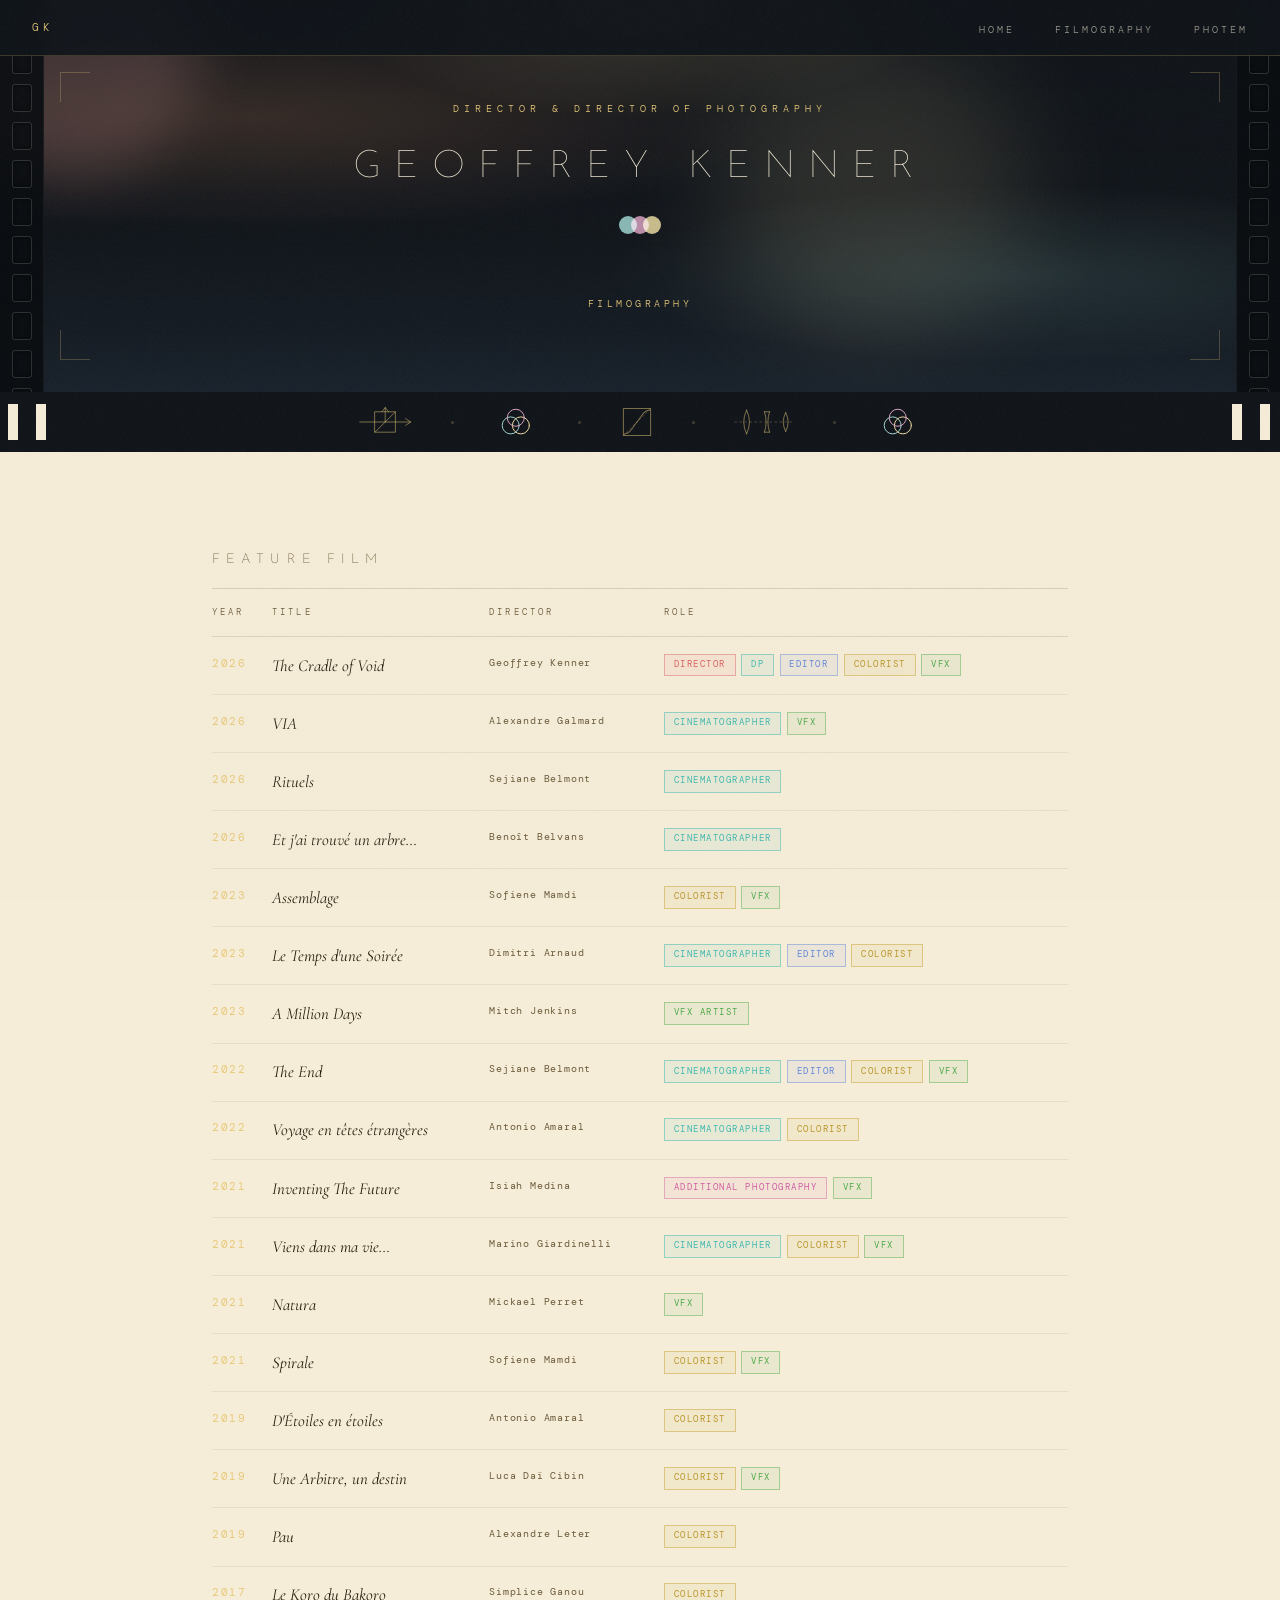
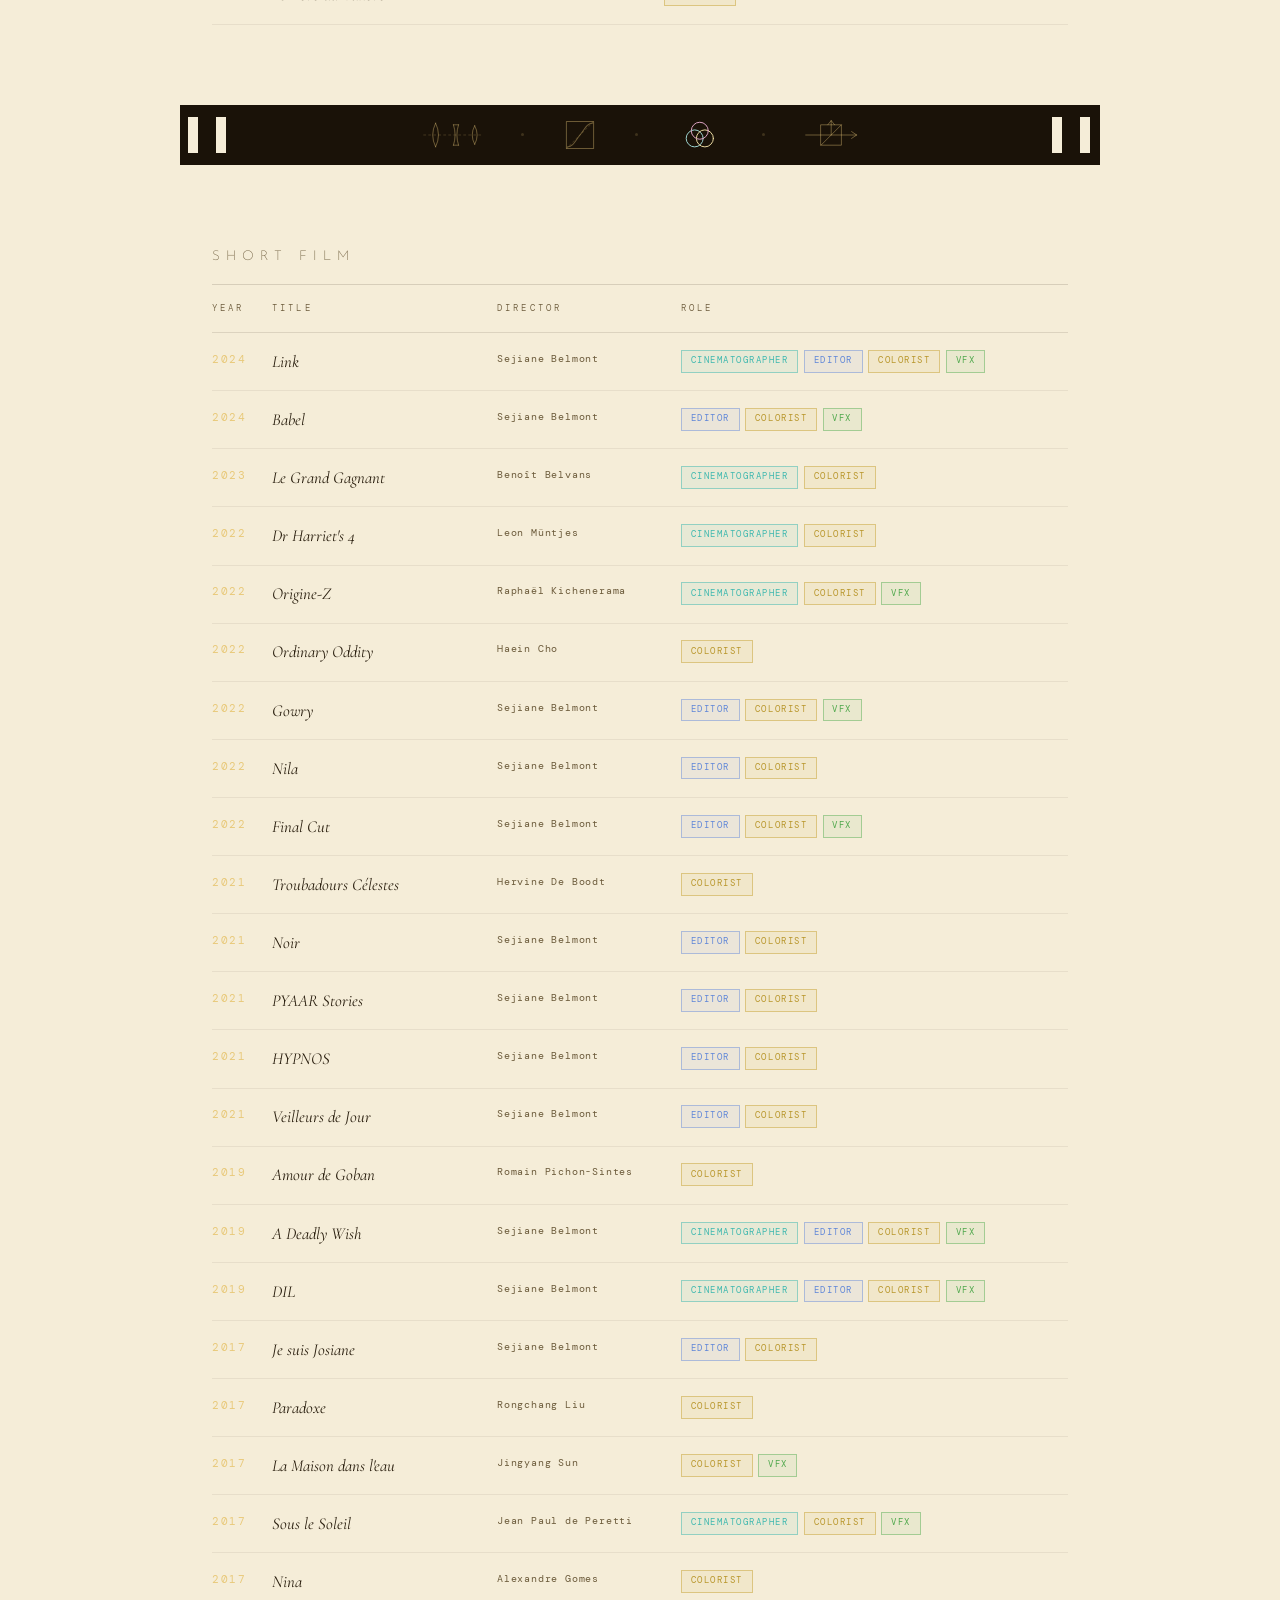
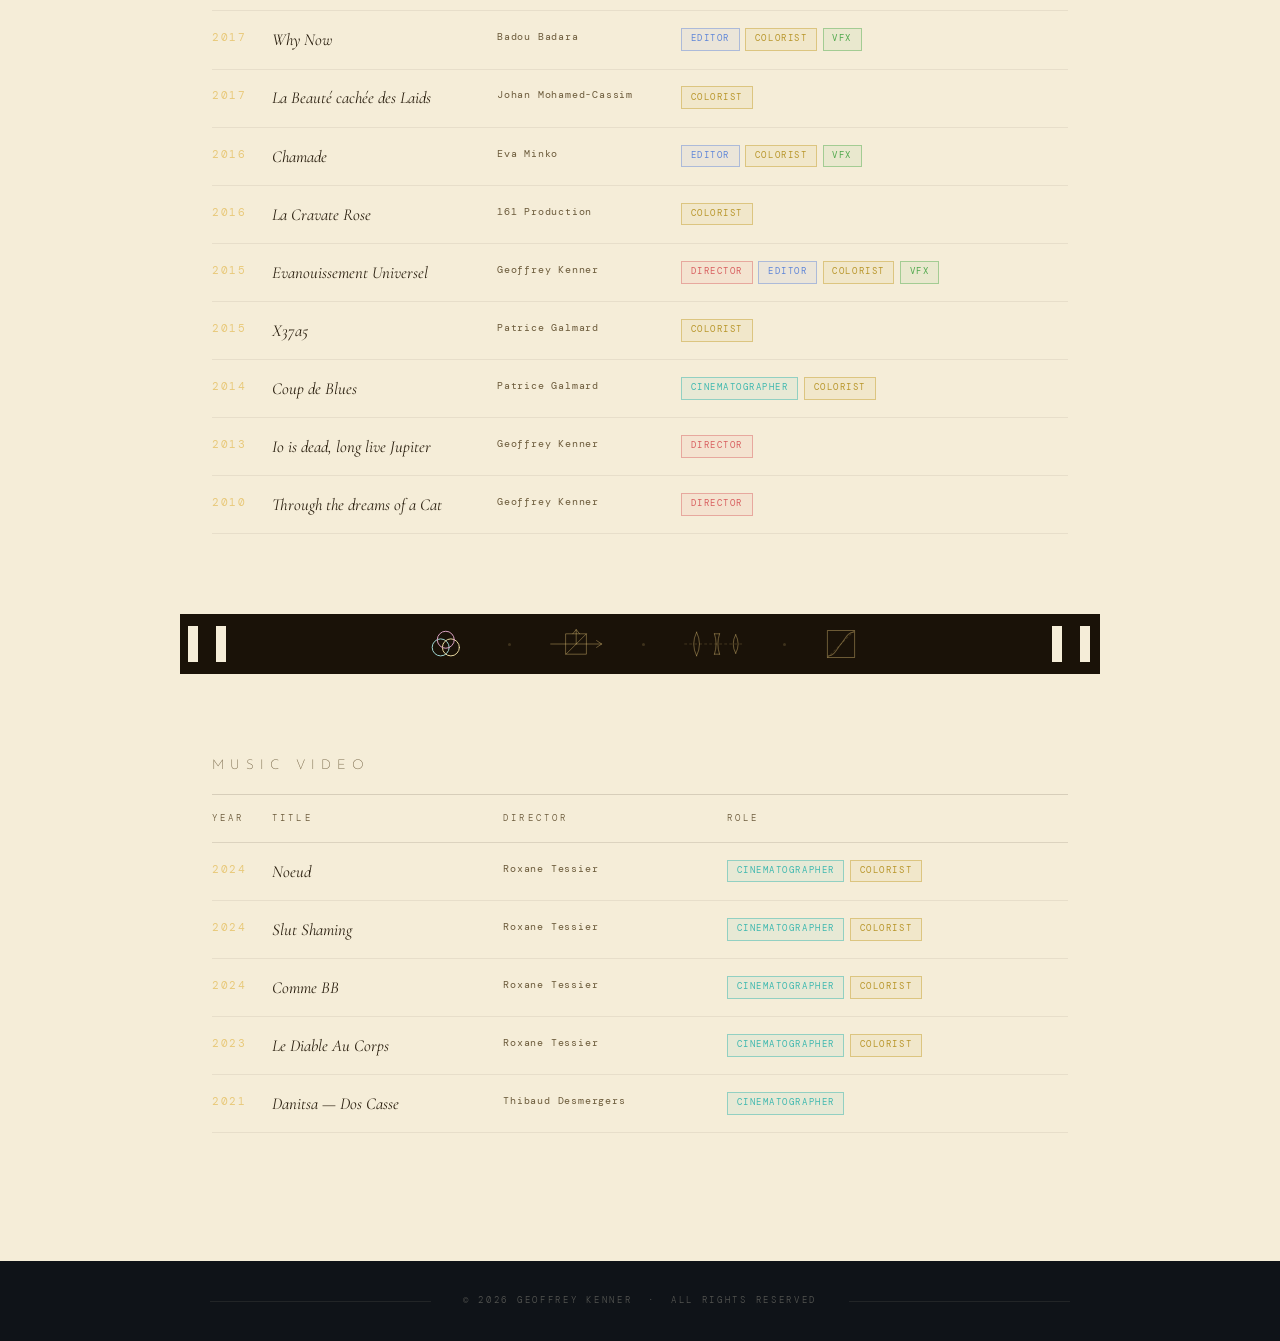
==== commit 26385efe: "Add files via upload" ====
--- a/filmography.html
+++ b/filmography.html
@@ -17,6 +17,7 @@
   <ul class="nav-links">
     <li><a href="index.html">Home</a></li>
     <li><a href="filmography.html" class="active">Filmography</a></li>
+    <li><a href="photem.html">Photem</a></li>
   </ul>
 </nav>
 
--- a/styles.css
+++ b/styles.css
@@ -166,6 +166,7 @@
   .optic-icon line,
   .optic-icon rect,
   .optic-icon circle,
+  .optic-icon ellipse,
   .optic-icon path,
   .optic-icon polyline {
     fill: none;
@@ -490,6 +491,17 @@
     margin-bottom: 2.5rem;
   }
 
+  /* heading forced to exactly two lines, scales to fit the longer line */
+  .heading-twoline {
+    font-size: clamp(1.05rem, 4.6vw, 3.6rem);
+    letter-spacing: 0.14em;
+  }
+
+  .heading-twoline span {
+    display: block;
+    white-space: nowrap;
+  }
+
   /* ─── ABOUT SECTION ─── */
   .about {
     background: var(--kodak-cream);
@@ -516,6 +528,16 @@
     color: var(--text-muted);
     text-transform: uppercase;
     margin-bottom: 1rem;
+  }
+
+  .about-location {
+    font-family: 'DM Mono', monospace;
+    font-size: 0.62rem;
+    font-weight: 300;
+    letter-spacing: 0.3em;
+    text-transform: uppercase;
+    color: var(--kodak-orange);
+    margin-top: 2rem;
   }
 
   .about-number {
@@ -617,6 +639,12 @@
 
 
   .reel-section .section-heading { color: var(--kodak-cream); }
+
+  /* keep reel content clear of the 44px film-perforation strips */
+  .reel-section .container {
+    padding-left: 64px;
+    padding-right: 64px;
+  }
 
   .video-wrapper {
     position: relative;
@@ -751,6 +779,20 @@
   .frame-corner-bl { bottom: 2rem; left: 2rem; border-bottom: 1px solid var(--kodak-amber); border-left: 1px solid var(--kodak-amber); }
   .frame-corner-br { bottom: 2rem; right: 2rem; border-bottom: 1px solid var(--kodak-amber); border-right: 1px solid var(--kodak-amber); }
 
+  /* keep corner brackets inside the frame on sections with 44px perforation strips */
+  .hero .frame-corner-tl,
+  .hero .frame-corner-bl,
+  .reel-section .frame-corner-tl,
+  .reel-section .frame-corner-bl,
+  .filmography-hero .frame-corner-tl,
+  .filmography-hero .frame-corner-bl { left: 60px; }
+  .hero .frame-corner-tr,
+  .hero .frame-corner-br,
+  .reel-section .frame-corner-tr,
+  .reel-section .frame-corner-br,
+  .filmography-hero .frame-corner-tr,
+  .filmography-hero .frame-corner-br { right: 60px; }
+
   /* ─── OUT-OF-FOCUS TEXT DECORATION ─── */
   .blurred-text-deco {
     position: absolute;
@@ -828,6 +870,7 @@
     nav { padding: 0 1rem; }
     .nav-links { gap: 1.5rem; }
     section { padding: 5rem 1.5rem; }
+    .reel-section .container { padding-left: 54px; padding-right: 54px; }
   }
 
   /* ─── FILMOGRAPHY PAGE ─── */
@@ -999,3 +1042,276 @@
     .filmography-table th:nth-child(3),
     .filmography-table td:nth-child(3) { display: none; }
   }
+
+  /* ═══════════════════════════════════════════
+     PHOTEM — PHOTOGRAPHY & POEM (cosmos theme)
+     ═══════════════════════════════════════════ */
+  :root {
+    --cosmos-base: #0a1020;
+    --cosmos-deep: #060a16;
+    --cosmos-mid: #101a33;
+    --star-gold: #e8c97a;
+  }
+
+  body.photem {
+    background-color: var(--cosmos-base);
+    color: var(--kodak-cream);
+  }
+
+  /* starfield: layered radial-gradient dots in kodak yellow */
+  .starfield {
+    position: fixed;
+    inset: 0;
+    z-index: 0;
+    pointer-events: none;
+    background-color: var(--cosmos-base);
+    background-image:
+      radial-gradient(1.5px 1.5px at 12% 18%, rgba(232,201,122,0.9), transparent),
+      radial-gradient(1px 1px at 28% 42%, rgba(232,201,122,0.6), transparent),
+      radial-gradient(1.5px 1.5px at 47% 12%, rgba(232,201,122,0.75), transparent),
+      radial-gradient(1px 1px at 63% 33%, rgba(245,237,216,0.55), transparent),
+      radial-gradient(2px 2px at 78% 22%, rgba(232,201,122,0.85), transparent),
+      radial-gradient(1px 1px at 88% 48%, rgba(232,201,122,0.5), transparent),
+      radial-gradient(1.5px 1.5px at 8% 67%, rgba(232,201,122,0.7), transparent),
+      radial-gradient(1px 1px at 34% 78%, rgba(245,237,216,0.5), transparent),
+      radial-gradient(1.5px 1.5px at 56% 88%, rgba(232,201,122,0.65), transparent),
+      radial-gradient(1px 1px at 72% 72%, rgba(232,201,122,0.55), transparent),
+      radial-gradient(2px 2px at 92% 82%, rgba(232,201,122,0.8), transparent),
+      radial-gradient(1px 1px at 18% 92%, rgba(245,237,216,0.45), transparent),
+      radial-gradient(ellipse 80% 50% at 50% 0%, rgba(40,60,110,0.35), transparent 70%),
+      radial-gradient(ellipse 60% 40% at 85% 100%, rgba(60,50,90,0.25), transparent 70%);
+    background-repeat: no-repeat;
+  }
+
+  /* a second, larger drifting star layer for parallax twinkle */
+  .starfield::after {
+    content: '';
+    position: absolute;
+    inset: -50%;
+    background-image:
+      radial-gradient(1px 1px at 20% 30%, rgba(232,201,122,0.5), transparent),
+      radial-gradient(1px 1px at 65% 15%, rgba(232,201,122,0.4), transparent),
+      radial-gradient(1.5px 1.5px at 40% 60%, rgba(232,201,122,0.55), transparent),
+      radial-gradient(1px 1px at 85% 70%, rgba(245,237,216,0.4), transparent),
+      radial-gradient(1px 1px at 10% 80%, rgba(232,201,122,0.45), transparent);
+    background-repeat: repeat;
+    background-size: 50% 50%;
+    animation: starDrift 120s linear infinite;
+    opacity: 0.7;
+  }
+
+  @keyframes starDrift {
+    from { transform: translate(0, 0); }
+    to   { transform: translate(-25%, -25%); }
+  }
+
+  @keyframes twinkle {
+    0%, 100% { opacity: 0.85; }
+    50%      { opacity: 0.35; }
+  }
+
+  /* ─── PHOTEM HERO ─── */
+  .photem-hero {
+    min-height: 46vh;
+    display: flex;
+    flex-direction: column;
+    align-items: center;
+    justify-content: center;
+    position: relative;
+    overflow: hidden;
+    padding: 110px 2rem 5rem;
+    text-align: center;
+    z-index: 1;
+  }
+
+  .photem-hero .hero-name {
+    animation: fadeUp 1s ease 0.5s forwards;
+  }
+
+  .photem-hero .hero-eyebrow { animation: fadeUp 0.8s ease 0.3s forwards; }
+
+  .photem-sub {
+    font-family: 'Cormorant Garamond', serif;
+    font-style: italic;
+    font-size: clamp(1rem, 2vw, 1.3rem);
+    color: rgba(245, 237, 216, 0.55);
+    letter-spacing: 0.05em;
+    margin-top: 0.5rem;
+    opacity: 0;
+    animation: fadeUp 1s ease 1.3s forwards;
+  }
+
+  /* ─── COSMOS DIVIDER (reuses .film-strip / .film-optics) ─── */
+  .cosmos-strip {
+    background: var(--cosmos-deep);
+    border-top: 1px solid rgba(232,201,122,0.08);
+    border-bottom: 1px solid rgba(232,201,122,0.08);
+    position: relative;
+    z-index: 1;
+  }
+  .cosmos-strip::before,
+  .cosmos-strip::after {
+    background-image: repeating-linear-gradient(
+      90deg, transparent 0, transparent 8px,
+      rgba(232,201,122,0.4) 8px, rgba(232,201,122,0.4) 18px,
+      transparent 18px, transparent 28px);
+  }
+
+  /* ─── GALLERY ─── */
+  .photem-gallery {
+    position: relative;
+    z-index: 1;
+    max-width: 1180px;
+    margin: 0 auto;
+    padding: 6rem 2rem 8rem;
+    display: grid;
+    grid-template-columns: repeat(3, 1fr);
+    gap: 1.4rem;
+  }
+
+  @media (max-width: 900px) { .photem-gallery { grid-template-columns: repeat(2, 1fr); } }
+  @media (max-width: 560px) { .photem-gallery { grid-template-columns: 1fr; max-width: 480px; } }
+
+  .photem-item {
+    position: relative;
+    cursor: pointer;
+    overflow: hidden;
+    border: 1px solid rgba(232,201,122,0.12);
+    background: var(--cosmos-mid);
+    opacity: 0;
+    transform: translateY(20px);
+    transition: opacity 0.8s ease, transform 0.8s ease;
+  }
+
+  .photem-item.visible { opacity: 1; transform: translateY(0); }
+
+  .photem-item img {
+    display: block;
+    width: 100%;
+    height: 280px;
+    object-fit: cover;
+    transition: transform 0.7s cubic-bezier(0.2,0.7,0.2,1), filter 0.7s ease;
+    filter: saturate(0.95);
+  }
+
+  @media (max-width: 560px) { .photem-item img { height: 320px; } }
+
+  .photem-item:hover img { transform: scale(1.04); filter: saturate(1.1); }
+
+  /* corner ticks on hover, echoing the film frame-corners */
+  .photem-item::before,
+  .photem-item::after {
+    content: '';
+    position: absolute;
+    width: 18px; height: 18px;
+    border-color: var(--star-gold);
+    opacity: 0;
+    transition: opacity 0.4s ease;
+    z-index: 2;
+  }
+  .photem-item::before { top: 10px; left: 10px; border-top: 1px solid; border-left: 1px solid; }
+  .photem-item::after  { bottom: 10px; right: 10px; border-bottom: 1px solid; border-right: 1px solid; }
+  .photem-item:hover::before,
+  .photem-item:hover::after { opacity: 0.7; }
+
+  .photem-item-cap {
+    position: absolute;
+    left: 0; right: 0; bottom: 0;
+    padding: 1.4rem 1.1rem 0.9rem;
+    background: linear-gradient(180deg, transparent, rgba(6,10,22,0.85));
+    transform: translateY(8px);
+    opacity: 0;
+    transition: opacity 0.4s ease, transform 0.4s ease;
+    z-index: 2;
+  }
+  .photem-item:hover .photem-item-cap { opacity: 1; transform: translateY(0); }
+
+  .photem-item-title {
+    font-family: 'DM Mono', monospace;
+    font-size: 9px;
+    letter-spacing: 0.3em;
+    text-transform: uppercase;
+    color: var(--star-gold);
+  }
+
+  /* ─── LIGHTBOX ─── */
+  .photem-lightbox {
+    position: fixed;
+    inset: 0;
+    z-index: 2000;
+    display: none;
+    align-items: center;
+    justify-content: center;
+    padding: 4vh 4vw;
+    background: rgba(4, 7, 16, 0.94);
+    backdrop-filter: blur(8px);
+    -webkit-backdrop-filter: blur(8px);
+  }
+  .photem-lightbox.open { display: flex; animation: fadeIn 0.35s ease; }
+
+  .lightbox-inner {
+    display: flex;
+    gap: 2.5rem;
+    align-items: center;
+    max-width: 1200px;
+    width: 100%;
+    max-height: 92vh;
+  }
+
+  .lightbox-figure {
+    flex: 1 1 auto;
+    min-width: 0;
+    display: flex;
+    justify-content: center;
+    align-items: center;
+  }
+  .lightbox-figure img {
+    max-width: 100%;
+    max-height: 88vh;
+    object-fit: contain;
+    border: 1px solid rgba(232,201,122,0.18);
+  }
+
+  .lightbox-poem {
+    flex: 0 0 320px;
+    border-left: 1px solid rgba(232,201,122,0.25);
+    padding-left: 2rem;
+  }
+  .lightbox-poem-eyebrow {
+    font-family: 'DM Mono', monospace;
+    font-size: 9px;
+    letter-spacing: 0.4em;
+    text-transform: uppercase;
+    color: var(--star-gold);
+    margin-bottom: 1.4rem;
+  }
+  .lightbox-poem-body {
+    font-family: 'Cormorant Garamond', serif;
+    font-size: 1.25rem;
+    font-style: italic;
+    line-height: 2;
+    color: rgba(245, 237, 216, 0.82);
+    white-space: pre-line;
+  }
+
+  .lightbox-close {
+    position: absolute;
+    top: 2rem; right: 2.4rem;
+    font-family: 'DM Mono', monospace;
+    font-size: 0.7rem;
+    letter-spacing: 0.3em;
+    color: rgba(245,237,216,0.6);
+    background: none;
+    border: 1px solid rgba(232,201,122,0.3);
+    padding: 0.6rem 1.1rem;
+    cursor: pointer;
+    text-transform: uppercase;
+    transition: all 0.3s ease;
+  }
+  .lightbox-close:hover { color: var(--star-gold); border-color: var(--star-gold); }
+
+  @media (max-width: 760px) {
+    .lightbox-inner { flex-direction: column; gap: 1.2rem; max-height: none; overflow-y: auto; }
+    .lightbox-poem { flex: none; border-left: none; border-top: 1px solid rgba(232,201,122,0.25); padding-left: 0; padding-top: 1.2rem; width: 100%; }
+    .lightbox-figure img { max-height: 62vh; }
+  }
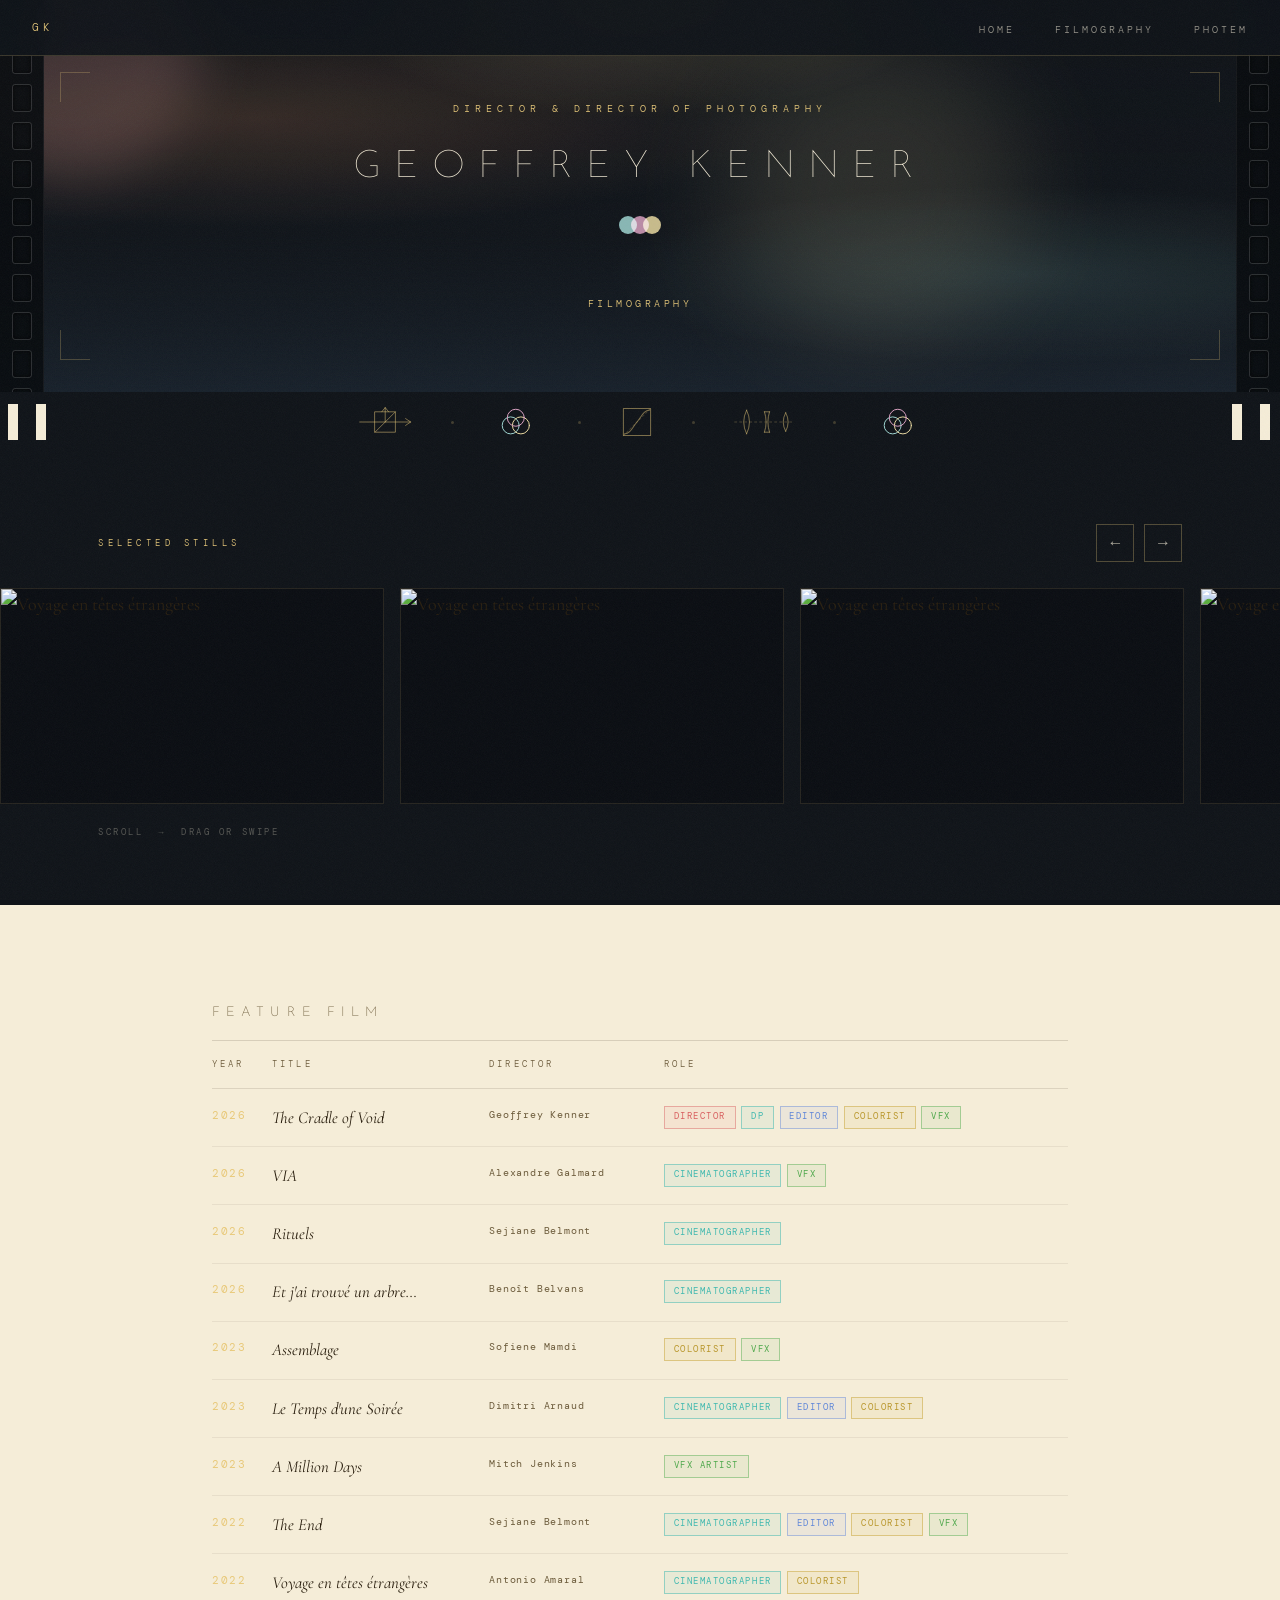
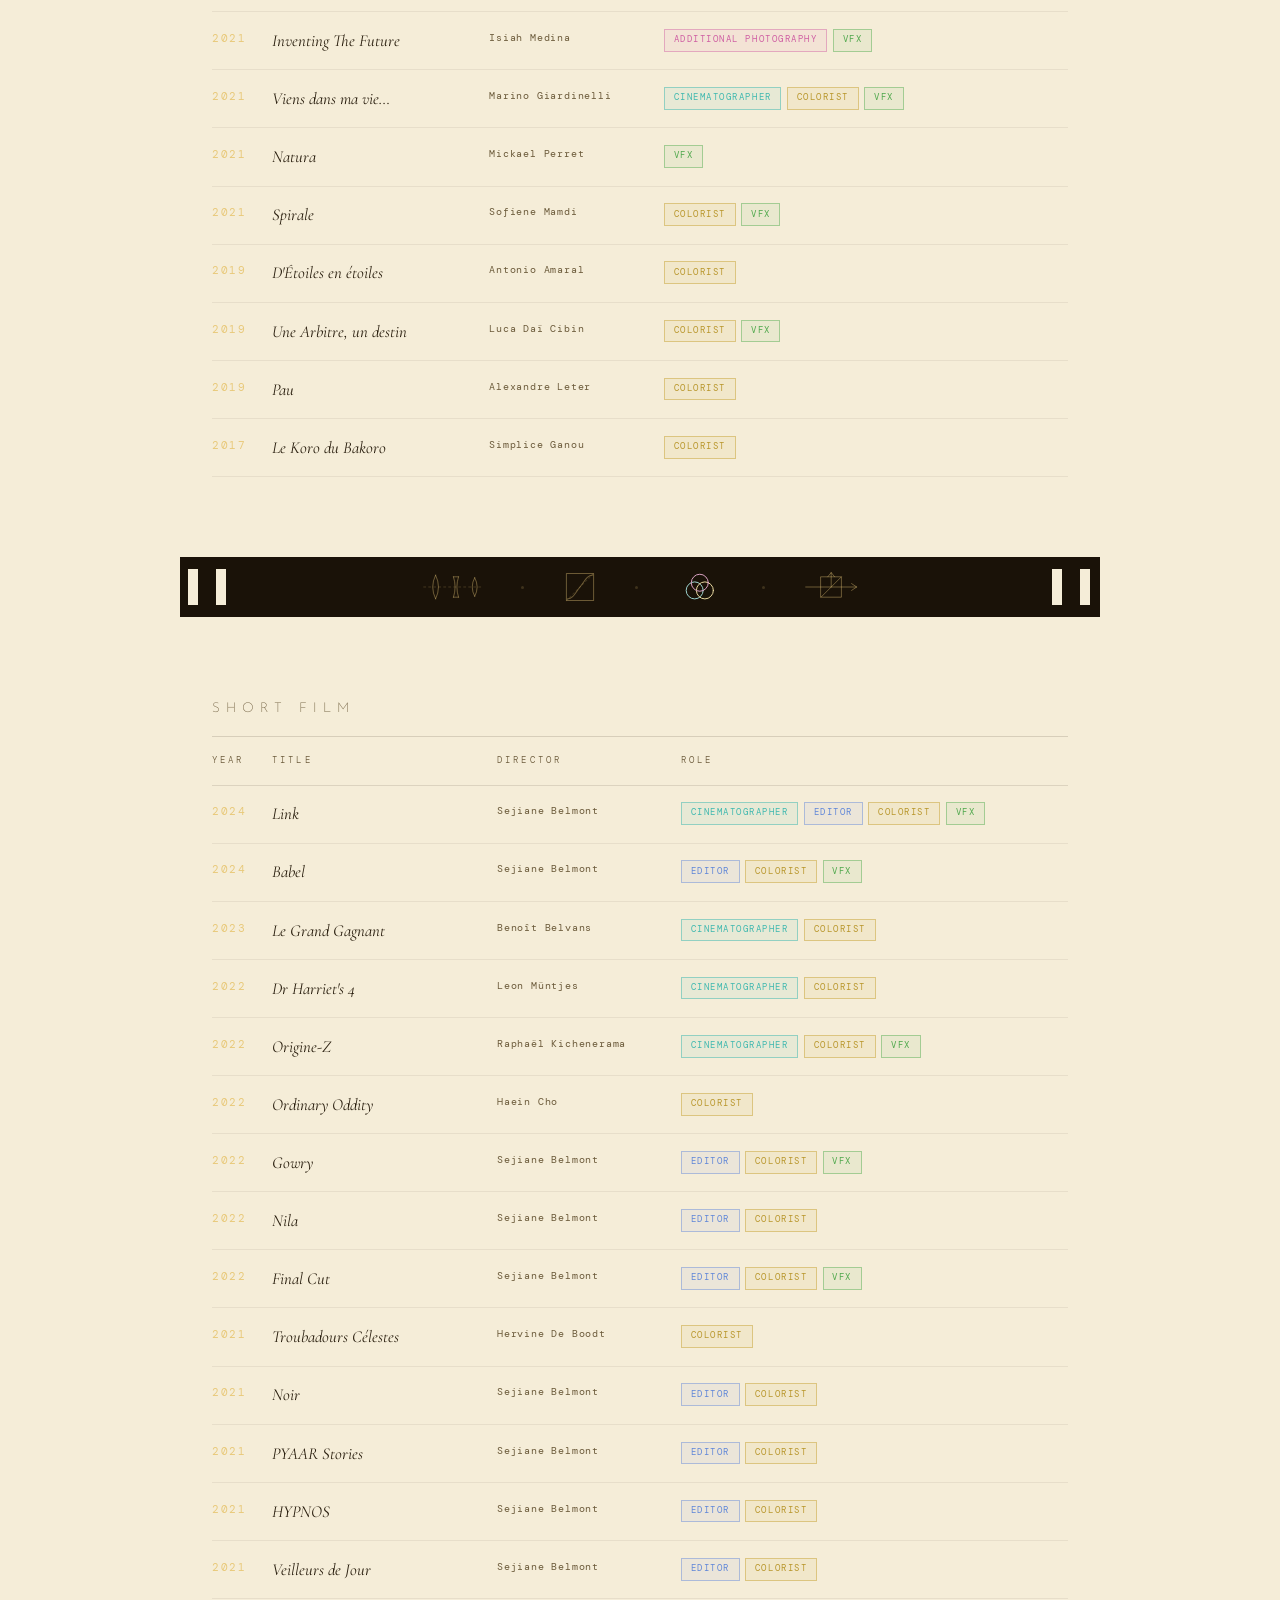
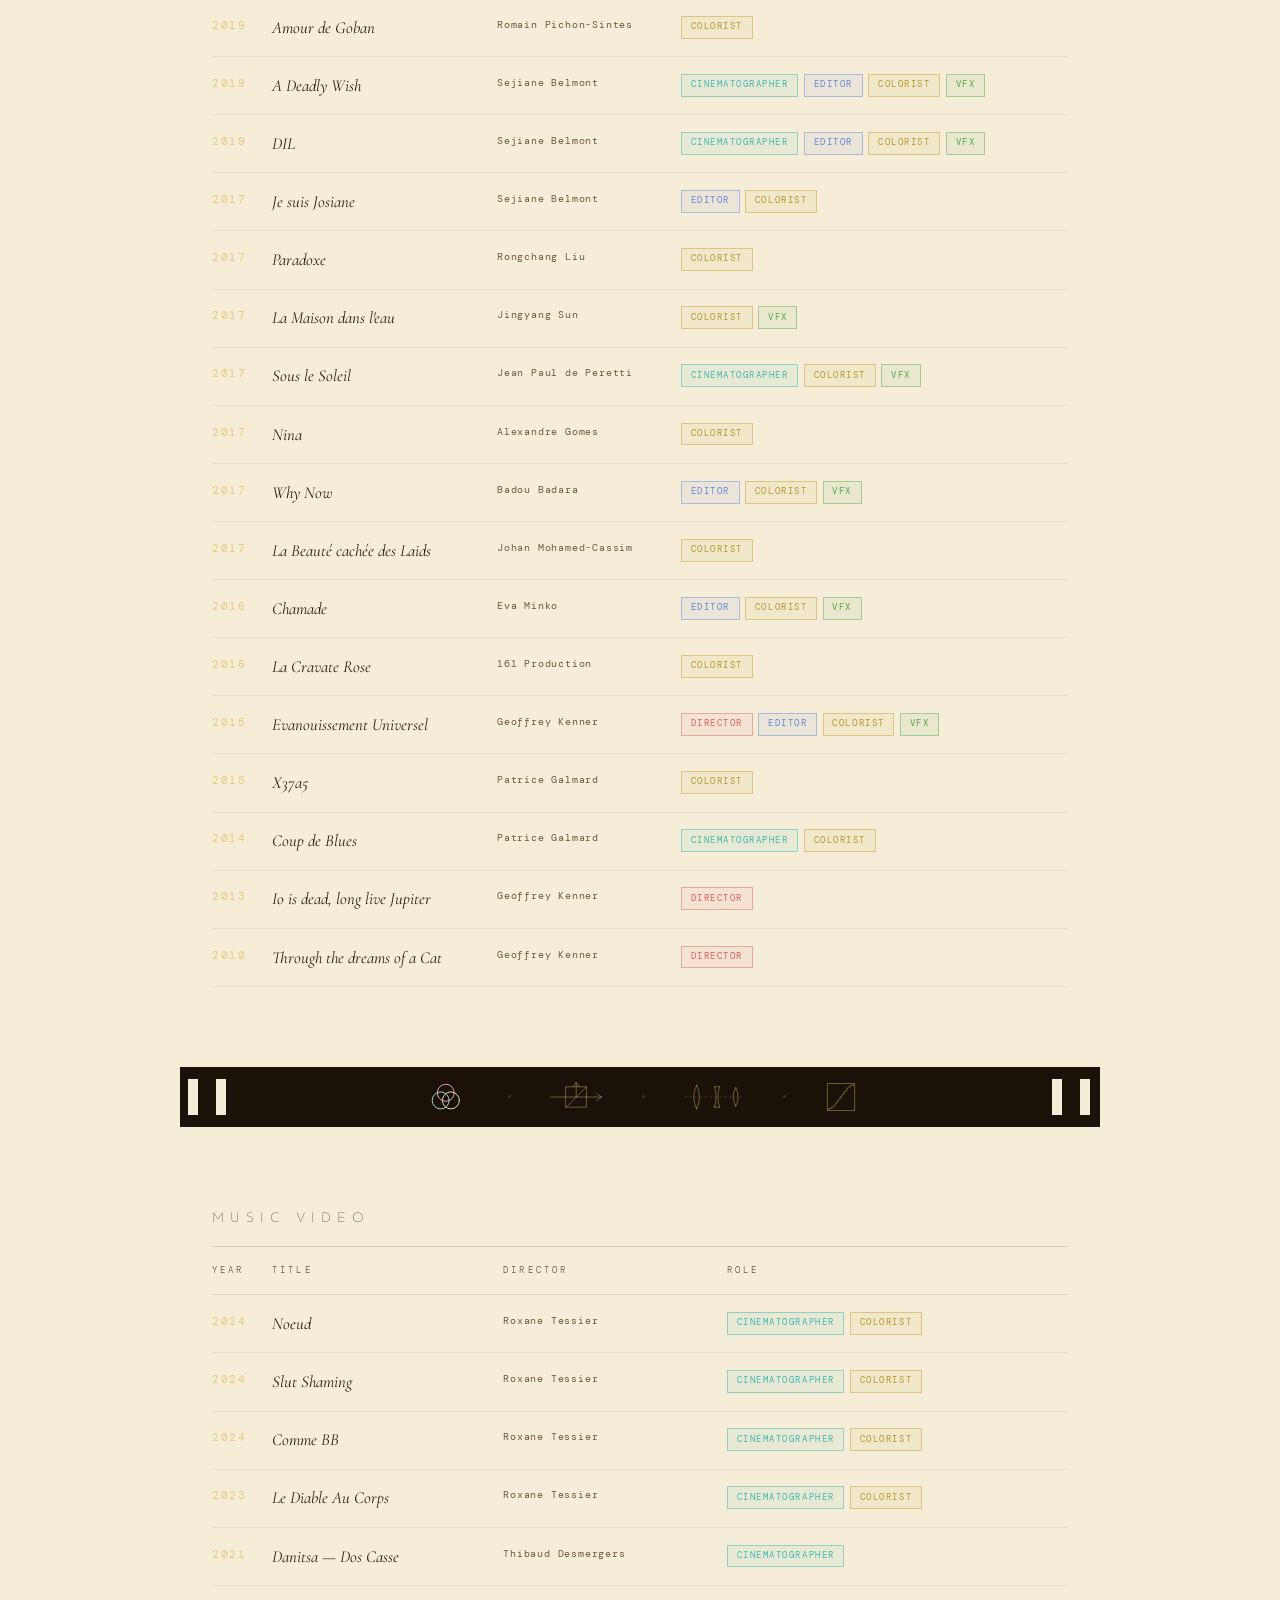
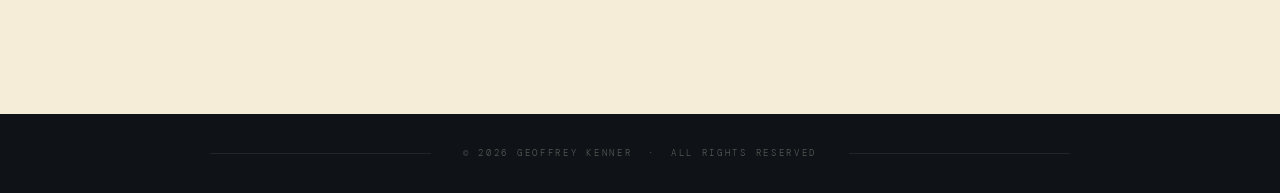
==== commit 81db1ea0: "Add files via upload" ====
--- a/filmography.html
+++ b/filmography.html
@@ -103,6 +103,19 @@
   </div>
 </div>
 
+<!-- STILLS CAROUSEL -->
+<section class="stills-section">
+  <div class="stills-head">
+    <p class="section-eyebrow">Selected Stills</p>
+    <div class="stills-nav">
+      <button class="stills-arrow" id="stillsPrev" aria-label="Previous">&#8592;</button>
+      <button class="stills-arrow" id="stillsNext" aria-label="Next">&#8594;</button>
+    </div>
+  </div>
+  <div class="stills-carousel" id="stillsCarousel"></div>
+  <p class="stills-hint">Scroll &nbsp;→&nbsp; drag or swipe</p>
+</section>
+
 <!-- FILMOGRAPHY -->
 <section class="filmography-section">
   <div class="filmography-inner">
@@ -726,6 +739,17 @@
   </div>
 </section>
 
+<!-- STILLS LIGHTBOX -->
+<div class="photem-lightbox" id="stillsLightbox">
+  <button class="lightbox-close" id="stillsClose">Close ✕</button>
+  <div class="lightbox-inner">
+    <div class="lightbox-figure">
+      <img id="stillsLightboxImg" src="" alt="">
+      <div class="lightbox-caption" id="stillsCaption"></div>
+    </div>
+  </div>
+</div>
+
 <!-- FOOTER -->
 <footer>
   <div class="footer-inner">
@@ -779,6 +803,166 @@
 
   window.addEventListener('scroll', updatePerforations, { passive: true });
   updatePerforations();
+
+  /* ════════════════════════════════════════════════
+     ║  STILLS CAROUSEL — paste image URLs below       ║
+     ════════════════════════════════════════════════ */
+  const STILLS = [
+    "https://i.postimg.cc/d0vFZxsL/T1-1-VETE-selection-002.jpg",
+    "https://i.postimg.cc/SKq4YvSz/T1-2-VETE-selection-001.jpg",
+    "https://i.postimg.cc/7LD4JWHG/T1-3-VETE-selection-003.jpg",
+    "https://i.postimg.cc/1zPSVjmF/T2-1-VETE-selection-012.jpg",
+    "https://i.postimg.cc/q70r65J8/T2-2-VETE-selection-011.jpg",
+    "https://i.postimg.cc/ZqcS8xnv/T2-3-VETE-selection-010.jpg",
+    "https://i.postimg.cc/N0Yt2zs8/T3-1-VETE-selection-017.jpg",
+    "https://i.postimg.cc/R09mJDSQ/T3-2-VETE-selection-016.jpg",
+    "https://i.postimg.cc/jjXbH42H/T3-3-VETE-selection-015.jpg",
+    "https://i.postimg.cc/nLkJ4Gr1/T4-1-VETE-selection-004.jpg",
+    "https://i.postimg.cc/YS3H6z03/T4-2-VETE-selection-006.jpg",
+    "https://i.postimg.cc/0NfsY0jV/T4-3-VETE-selection-008.jpg",
+    "https://i.postimg.cc/3wBTXFNf/T5-1-VETE-selection-009.jpg",
+    "https://i.postimg.cc/3wBTXFNb/T5-2-VETE-selection-005.jpg",
+    "https://i.postimg.cc/mrwsYykq/T5-3-VETE-selection-007.jpg",
+    "https://i.postimg.cc/d1VK4ZZH/T6-2-VETE-selection-013.jpg",
+    "https://i.postimg.cc/yd8zv33r/T6-3-VETE-selection-014.jpg",
+    "https://i.postimg.cc/FRHQDkk8/T6-3-VETE-selection-018.jpg",
+    "https://i.postimg.cc/rp86wRjS/the-End-001.jpg",
+    "https://i.postimg.cc/FK9tHkpy/the-End-002.jpg",
+    "https://i.postimg.cc/bvzXwSg1/the-End-003.jpg",
+    "https://i.postimg.cc/43JCxHPv/the-End-004.jpg",
+    "https://i.postimg.cc/q7kfv6wL/the-End-005.jpg",
+    "https://i.postimg.cc/VNYyk0gD/the-End-006.jpg",
+    "https://i.postimg.cc/ZqTk5vHj/the-End-007.jpg",
+    "https://i.postimg.cc/cJTpg1kY/the-End-008.jpg",
+    "https://i.postimg.cc/k5w06MYx/the-End-009.jpg",
+    "https://i.postimg.cc/nLTyjVSK/the-End-010.jpg",
+    "https://i.postimg.cc/d0nbkQNj/the-End-011.jpg",
+    "https://i.postimg.cc/nLTyjVSY/the-End-012.jpg",
+    "https://i.postimg.cc/mrVvzZpw/the-End-013.jpg",
+    "https://i.postimg.cc/LsvcY4Qv/the-End-014.jpg",
+    "https://i.postimg.cc/YS85G2DX/the-End-015.jpg",
+    "https://i.postimg.cc/3w9s4rfV/the-End-016.jpg",
+    "https://i.postimg.cc/FKGMdFC2/the-End-017.jpg",
+    "https://i.postimg.cc/PqKgpfFs/the-End-018.jpg",
+    "https://i.postimg.cc/jShxcbkZ/le-Grand-Gagnant-001.jpg",
+    "https://i.postimg.cc/x1Pf52Fp/le-Grand-Gagnant-002.jpg",
+    "https://i.postimg.cc/x1Pf52F6/le-Grand-Gagnant-003.jpg",
+    "https://i.postimg.cc/x1Pf52Fs/le-Grand-Gagnant-004.jpg",
+    "https://i.postimg.cc/5tNxkRZ5/le-Grand-Gagnant-005.jpg",
+    "https://i.postimg.cc/MGKWrFhD/le-Grand-Gagnant-006.jpg",
+    "https://i.postimg.cc/tJPyxQxb/Le-Diable-Au-Corps-001.jpg",
+    "https://i.postimg.cc/0NBqX2G5/iidllj-001.jpg",
+    "https://i.postimg.cc/mr5Gp23g/iidllj-002.jpg",
+    "https://i.postimg.cc/HLhCvs0L/iidllj-003.jpg",
+    "https://i.postimg.cc/ZqMhsKPR/iidllj-004.jpg",
+    "https://i.postimg.cc/d0xKNtRZ/iidllj-005.jpg",
+    "https://i.postimg.cc/zfc12XwW/iidllj-006.jpg",
+    "https://i.postimg.cc/BvVG7Q5K/iidllj-007.jpg",
+    "https://i.postimg.cc/QMyrYxgk/iidllj-008.jpg",
+    "https://i.postimg.cc/C1np3TJb/iidllj-009.jpg",
+    "https://i.postimg.cc/wvRYC8FL/iidllj-010.jpg",
+    "https://i.postimg.cc/yYyC4TX1/eva-Uni-001.jpg",
+    "https://i.postimg.cc/0201RCdP/eva-Uni-002.jpg",
+    "https://i.postimg.cc/dtjcP9mJ/eva-Uni-003.jpg",
+    "https://i.postimg.cc/yYyC4TXV/eva-Uni-004.jpg",
+    "https://i.postimg.cc/VksQYbD1/eva-Uni-005.jpg",
+    "https://i.postimg.cc/ncGfb1YX/eva-Uni-006.jpg",
+    "https://i.postimg.cc/cL1ys8Xd/eva-Uni-007.jpg",
+    "https://i.postimg.cc/kgM3ntfn/eva-Uni-008.jpg",
+    "https://i.postimg.cc/P5fst82f/eva-Uni-009.jpg",
+    "https://i.postimg.cc/9QX5WqJF/eva-Uni-010.jpg",
+    "https://i.postimg.cc/BnZ9q1Mn/eva-Uni-011.jpg",
+    "https://i.postimg.cc/VksQYbDd/eva-Uni-012.jpg",
+    "https://i.postimg.cc/kgM3ntf6/eva-Uni-013.jpg",
+    "https://i.postimg.cc/YC2Kpmbg/eva-Uni-014.jpg",
+    "https://i.postimg.cc/j2YmBWDN/a-Deadly-Wish-001.jpg",
+    "https://i.postimg.cc/NFvSZyK1/a-Deadly-Wish-002.jpg",
+    "https://i.postimg.cc/nrKgxHms/a-Deadly-Wish-003.jpg",
+    "https://i.postimg.cc/4yvqGJcm/a-Deadly-Wish-004.jpg",
+    "https://i.postimg.cc/qqcSrkKx/a-Deadly-Wish-005.jpg",
+    "https://i.postimg.cc/mk3J4b9N/a-Deadly-Wish-006.jpg",
+    "https://i.postimg.cc/C5CX0F8N/a-Deadly-Wish-007.jpg"
+  ];
+
+  const carousel = document.getElementById('stillsCarousel');
+
+  /* map a still's filename to its film title */
+  function filmOf(src) {
+    const f = src.split('/').pop();
+    if (/VETE/i.test(f))               return 'Voyage en têtes étrangères';
+    if (/^the-End/i.test(f))           return 'The End';
+    if (/le-Grand-Gagnant/i.test(f))   return 'Le Grand Gagnant';
+    if (/Le-Diable-Au-Corps/i.test(f)) return 'Le Diable Au Corps';
+    if (/iidllj/i.test(f))             return 'Io is dead, long live Jupiter';
+    if (/eva-Uni/i.test(f))            return 'Evanouissement Universel';
+    if (/a-Deadly-Wish/i.test(f))      return 'A Deadly Wish';
+    return '';
+  }
+
+  STILLS.forEach((src) => {
+    const film = filmOf(src);
+    const fig = document.createElement('div');
+    fig.className = 'still';
+    fig.innerHTML = `<img src="${src}" alt="${film || 'Film still'}" loading="lazy">` +
+                    (film ? `<span class="still-film">${film}</span>` : '');
+    fig.addEventListener('click', () => { if (!moved) openStill(src, film); });
+    carousel.appendChild(fig);
+  });
+
+  /* vertical wheel → horizontal scroll */
+  carousel.addEventListener('wheel', (e) => {
+    if (Math.abs(e.deltaY) > Math.abs(e.deltaX)) {
+      e.preventDefault();
+      carousel.scrollLeft += e.deltaY;
+    }
+  }, { passive: false });
+
+  /* drag to scroll */
+  let isDown = false, startX = 0, startScroll = 0, moved = false;
+  carousel.addEventListener('pointerdown', (e) => {
+    isDown = true; moved = false;
+    startX = e.pageX;
+    startScroll = carousel.scrollLeft;
+    carousel.classList.add('dragging');
+    carousel.setPointerCapture(e.pointerId);
+  });
+  carousel.addEventListener('pointermove', (e) => {
+    if (!isDown) return;
+    const dx = e.pageX - startX;
+    if (Math.abs(dx) > 4) moved = true;
+    carousel.scrollLeft = startScroll - dx;
+  });
+  const endDrag = (e) => { isDown = false; carousel.classList.remove('dragging'); };
+  carousel.addEventListener('pointerup', endDrag);
+  carousel.addEventListener('pointercancel', endDrag);
+  carousel.addEventListener('pointerleave', endDrag);
+
+  /* arrow buttons */
+  function pageScroll(dir) {
+    carousel.scrollBy({ left: dir * carousel.clientWidth * 0.8, behavior: 'smooth' });
+  }
+  document.getElementById('stillsPrev').addEventListener('click', () => pageScroll(-1));
+  document.getElementById('stillsNext').addEventListener('click', () => pageScroll(1));
+
+  /* lightbox — enlarge on click */
+  const lbStills = document.getElementById('stillsLightbox');
+  const lbStillsImg = document.getElementById('stillsLightboxImg');
+  const lbStillsCap = document.getElementById('stillsCaption');
+
+  function openStill(src, film) {
+    lbStillsImg.src = src;
+    lbStillsImg.alt = film || 'Film still';
+    lbStillsCap.textContent = film || '';
+    lbStills.classList.add('open');
+    document.body.style.overflow = 'hidden';
+  }
+  function closeStill() {
+    lbStills.classList.remove('open');
+    document.body.style.overflow = '';
+  }
+  document.getElementById('stillsClose').addEventListener('click', closeStill);
+  lbStills.addEventListener('click', (e) => { if (e.target === lbStills) closeStill(); });
+  document.addEventListener('keydown', (e) => { if (e.key === 'Escape') closeStill(); });
 </script>
 </body>
 </html>
--- a/styles.css
+++ b/styles.css
@@ -1315,3 +1315,139 @@
     .lightbox-poem { flex: none; border-left: none; border-top: 1px solid rgba(232,201,122,0.25); padding-left: 0; padding-top: 1.2rem; width: 100%; }
     .lightbox-figure img { max-height: 62vh; }
   }
+
+  /* ═══════════════════════════════════════════
+     STILLS CAROUSEL (filmography)
+     ═══════════════════════════════════════════ */
+  .stills-section {
+    background: var(--dark-base);
+    padding: 4.5rem 0 4rem;
+    position: relative;
+    overflow: hidden;
+  }
+
+  .stills-head {
+    display: flex;
+    align-items: center;
+    justify-content: space-between;
+    max-width: 1180px;
+    margin: 0 auto;
+    padding: 0 3rem 1.6rem;
+  }
+
+  .stills-head .section-eyebrow {
+    color: var(--kodak-amber);
+    margin-bottom: 0;
+  }
+
+  .stills-nav { display: flex; gap: 0.6rem; }
+
+  .stills-arrow {
+    width: 38px; height: 38px;
+    background: none;
+    border: 1px solid rgba(232,201,122,0.3);
+    color: rgba(245,237,216,0.7);
+    font-size: 1rem;
+    cursor: pointer;
+    transition: all 0.3s ease;
+    display: flex; align-items: center; justify-content: center;
+  }
+  .stills-arrow:hover { color: var(--kodak-amber); border-color: var(--kodak-amber); }
+
+  .stills-carousel {
+    display: flex;
+    gap: 1rem;
+    overflow-x: auto;
+    overflow-y: hidden;
+    padding: 0 3rem 1.4rem;
+    scroll-snap-type: x proximity;
+    scrollbar-width: thin;
+    scrollbar-color: rgba(232,201,122,0.4) transparent;
+    cursor: grab;
+    -webkit-overflow-scrolling: touch;
+  }
+  .stills-carousel.dragging { cursor: grabbing; }
+  .stills-carousel.dragging img { pointer-events: none; }
+
+  .stills-carousel::-webkit-scrollbar { height: 6px; }
+  .stills-carousel::-webkit-scrollbar-track { background: rgba(245,237,216,0.05); }
+  .stills-carousel::-webkit-scrollbar-thumb {
+    background: rgba(232,201,122,0.35);
+    border-radius: 3px;
+  }
+  .stills-carousel::-webkit-scrollbar-thumb:hover { background: rgba(232,201,122,0.6); }
+
+  .still {
+    flex: 0 0 calc((100% - 2rem) / 3);   /* exactly 3 visible on desktop (gap 1rem ×2) */
+    aspect-ratio: 16 / 9;
+    scroll-snap-align: start;
+    border: 1px solid rgba(232,201,122,0.12);
+    background: #0a0d12;
+    position: relative;
+    overflow: hidden;
+    cursor: pointer;
+  }
+
+  .still img {
+    display: block;
+    width: 100%;
+    height: 100%;
+    object-fit: contain;   /* keep original aspect ratio, no cropping */
+    user-select: none;
+    -webkit-user-drag: none;
+    transition: filter 0.5s ease, transform 0.6s cubic-bezier(0.2,0.7,0.2,1);
+    filter: saturate(0.96);
+  }
+  .still:hover img { filter: saturate(1.08); transform: scale(1.03); }
+
+  /* film title on hover */
+  .still-film {
+    position: absolute;
+    left: 0; right: 0; bottom: 0;
+    padding: 1.4rem 0.9rem 0.7rem;
+    background: linear-gradient(180deg, transparent, rgba(5,8,14,0.92));
+    font-family: 'DM Mono', monospace;
+    font-size: 9px;
+    letter-spacing: 0.22em;
+    text-transform: uppercase;
+    color: var(--kodak-amber);
+    opacity: 0;
+    transform: translateY(6px);
+    transition: opacity 0.35s ease, transform 0.35s ease;
+    pointer-events: none;
+    z-index: 2;
+  }
+  .still:hover .still-film { opacity: 1; transform: translateY(0); }
+
+  .stills-hint {
+    max-width: 1180px;
+    margin: 0 auto;
+    padding: 0 3rem;
+    font-family: 'DM Mono', monospace;
+    font-size: 8.5px;
+    letter-spacing: 0.3em;
+    text-transform: uppercase;
+    color: rgba(245,237,216,0.3);
+  }
+
+  /* lightbox caption (film title under enlarged still) */
+  .lightbox-caption {
+    font-family: 'DM Mono', monospace;
+    font-size: 0.62rem;
+    letter-spacing: 0.3em;
+    text-transform: uppercase;
+    color: var(--kodak-amber);
+    text-align: center;
+    margin-top: 1rem;
+  }
+  .lightbox-figure { flex-direction: column; }
+
+  @media (max-width: 900px) {
+    .still { flex-basis: calc((100% - 1rem) / 2); }   /* 2 visible on tablet */
+  }
+  @media (max-width: 768px) {
+    .stills-head { padding: 0 1.5rem 1.2rem; }
+    .stills-carousel { padding: 0 1.5rem 1.2rem; }
+    .stills-hint { padding: 0 1.5rem; }
+    .still { flex-basis: 82%; }                        /* ~1 + peek on phone */
+  }
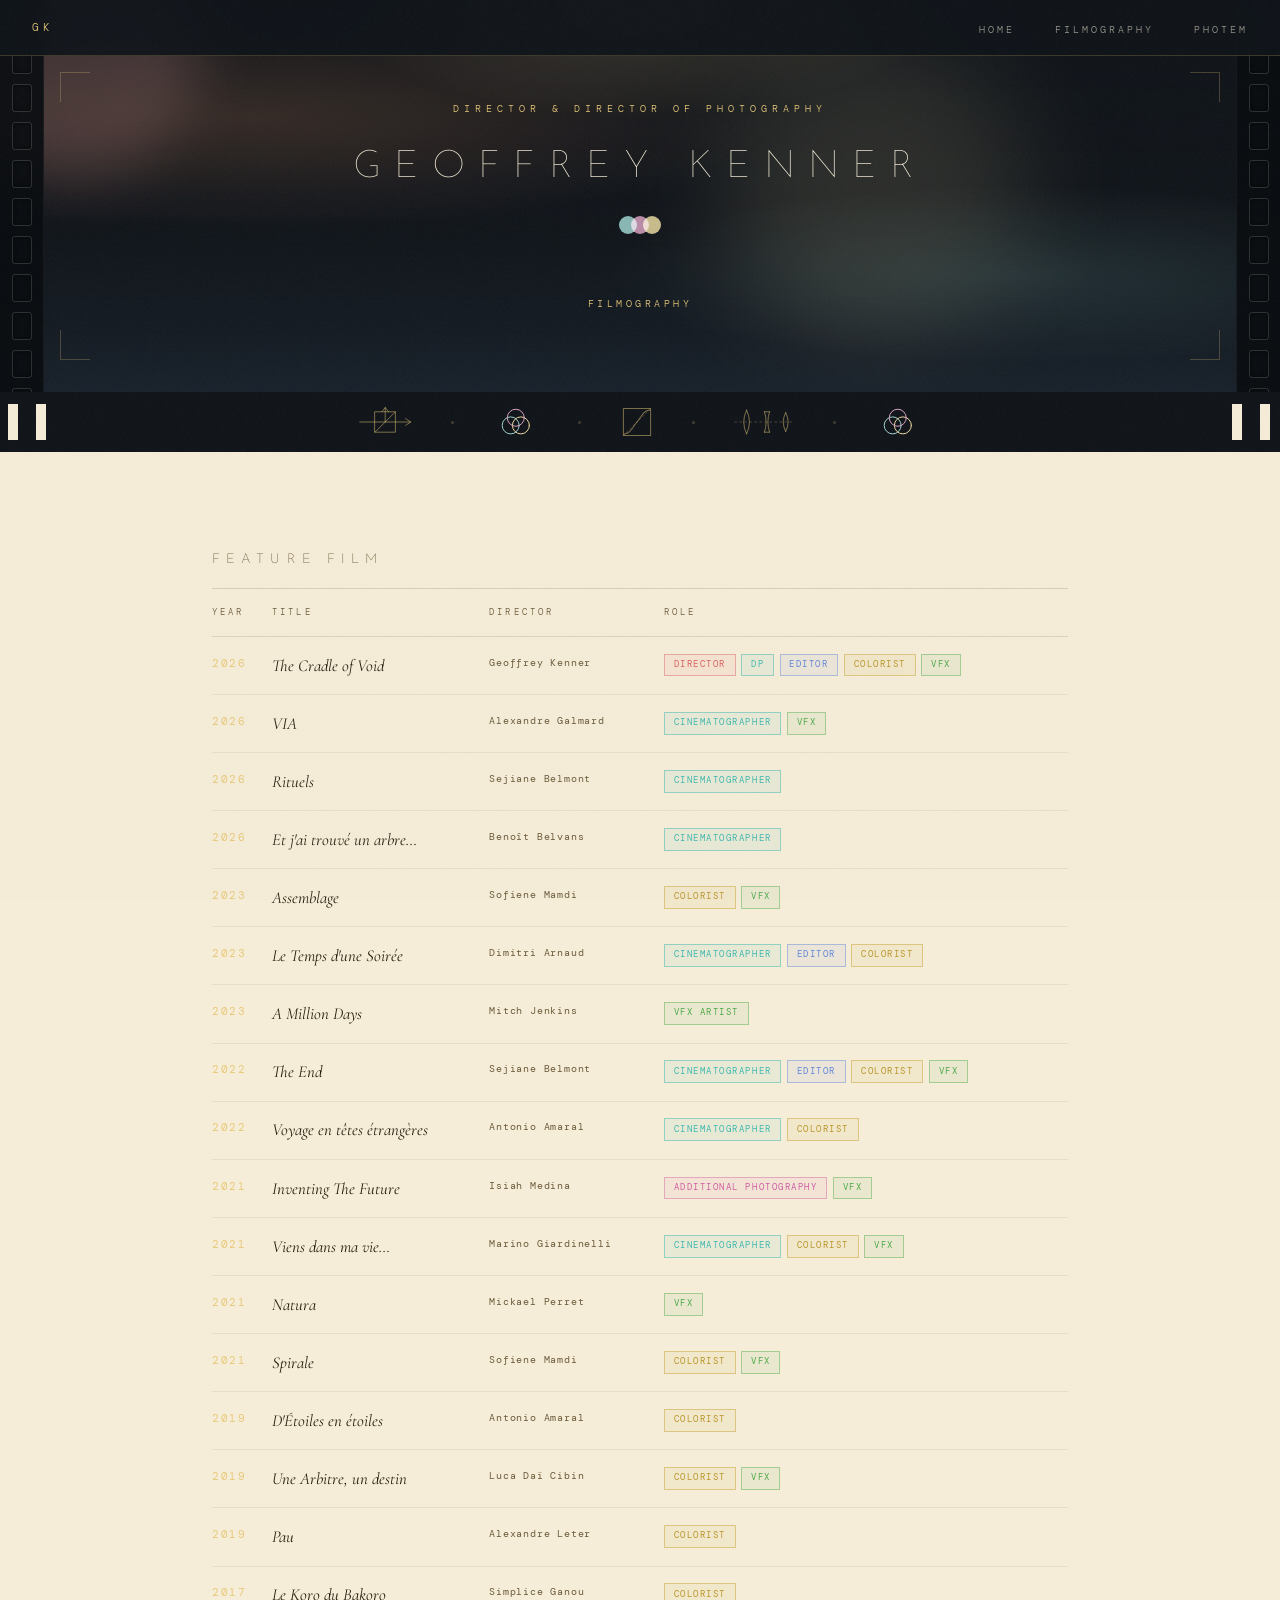
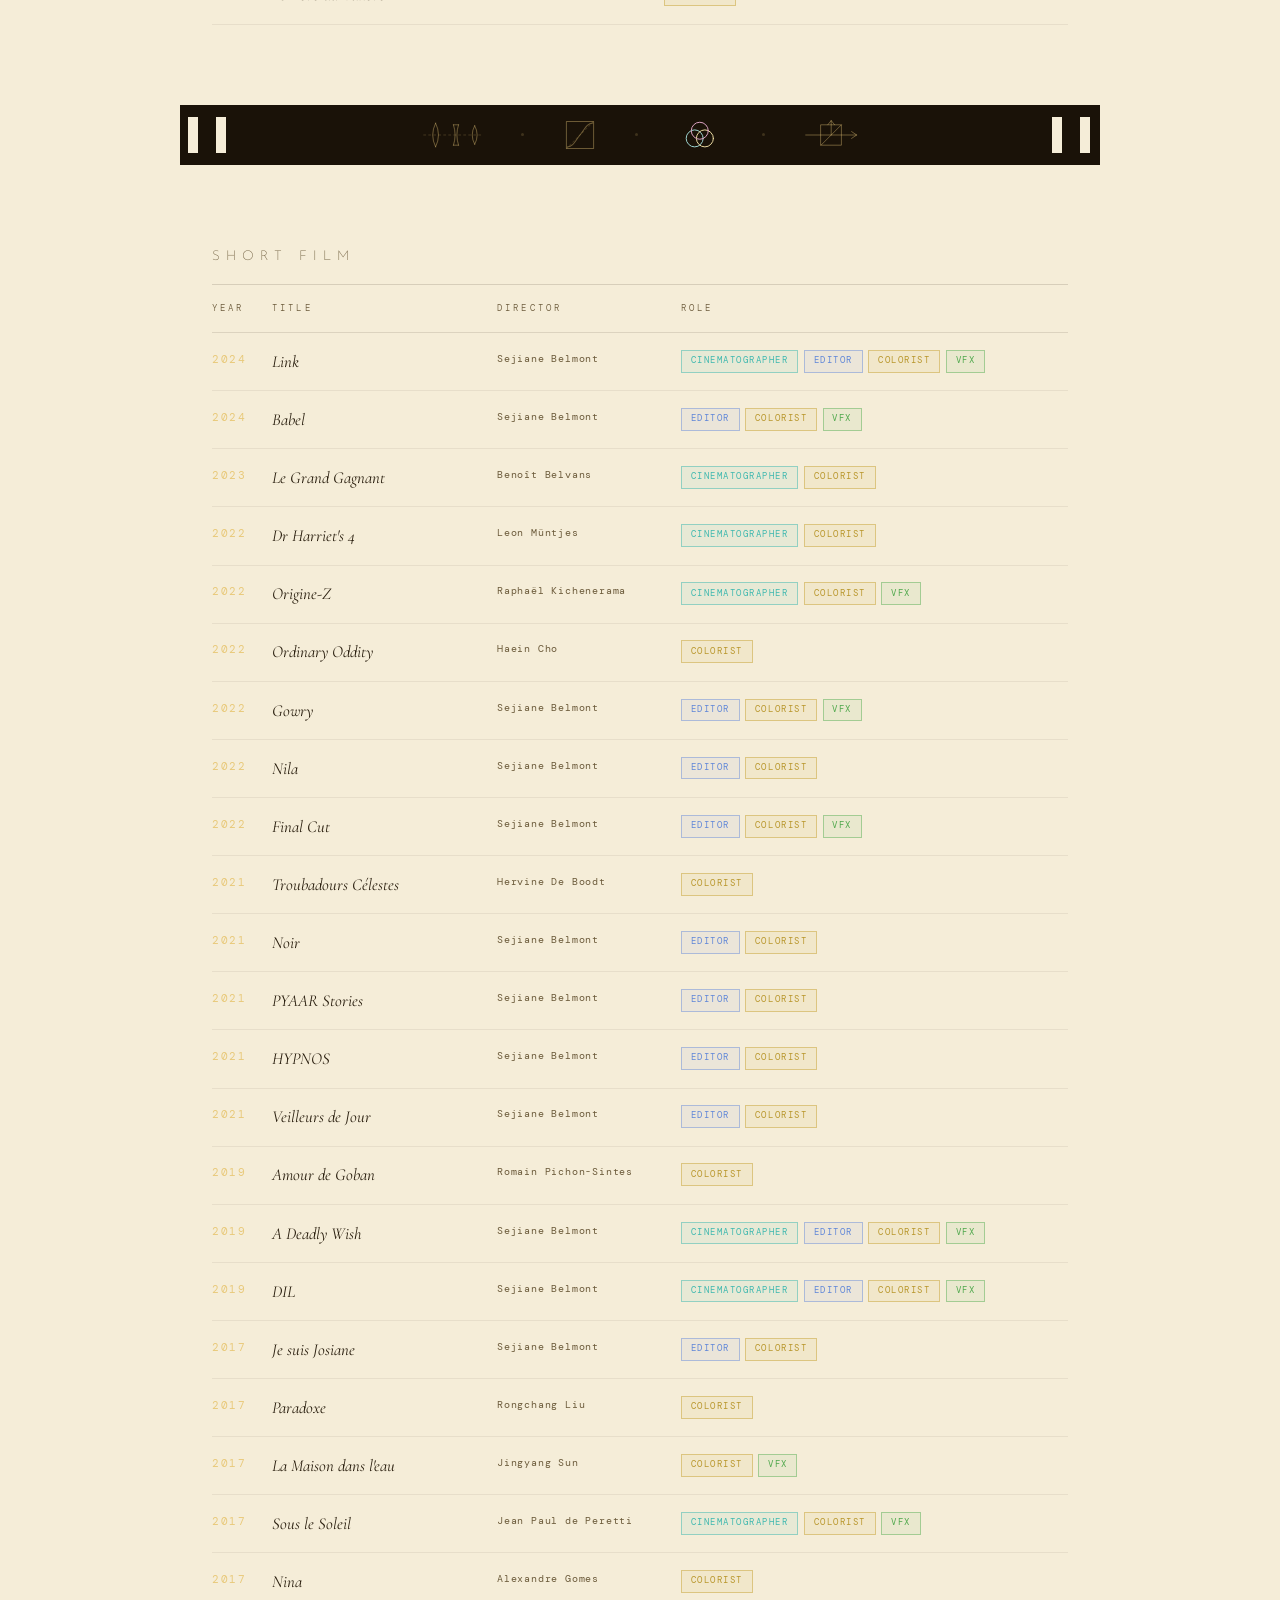
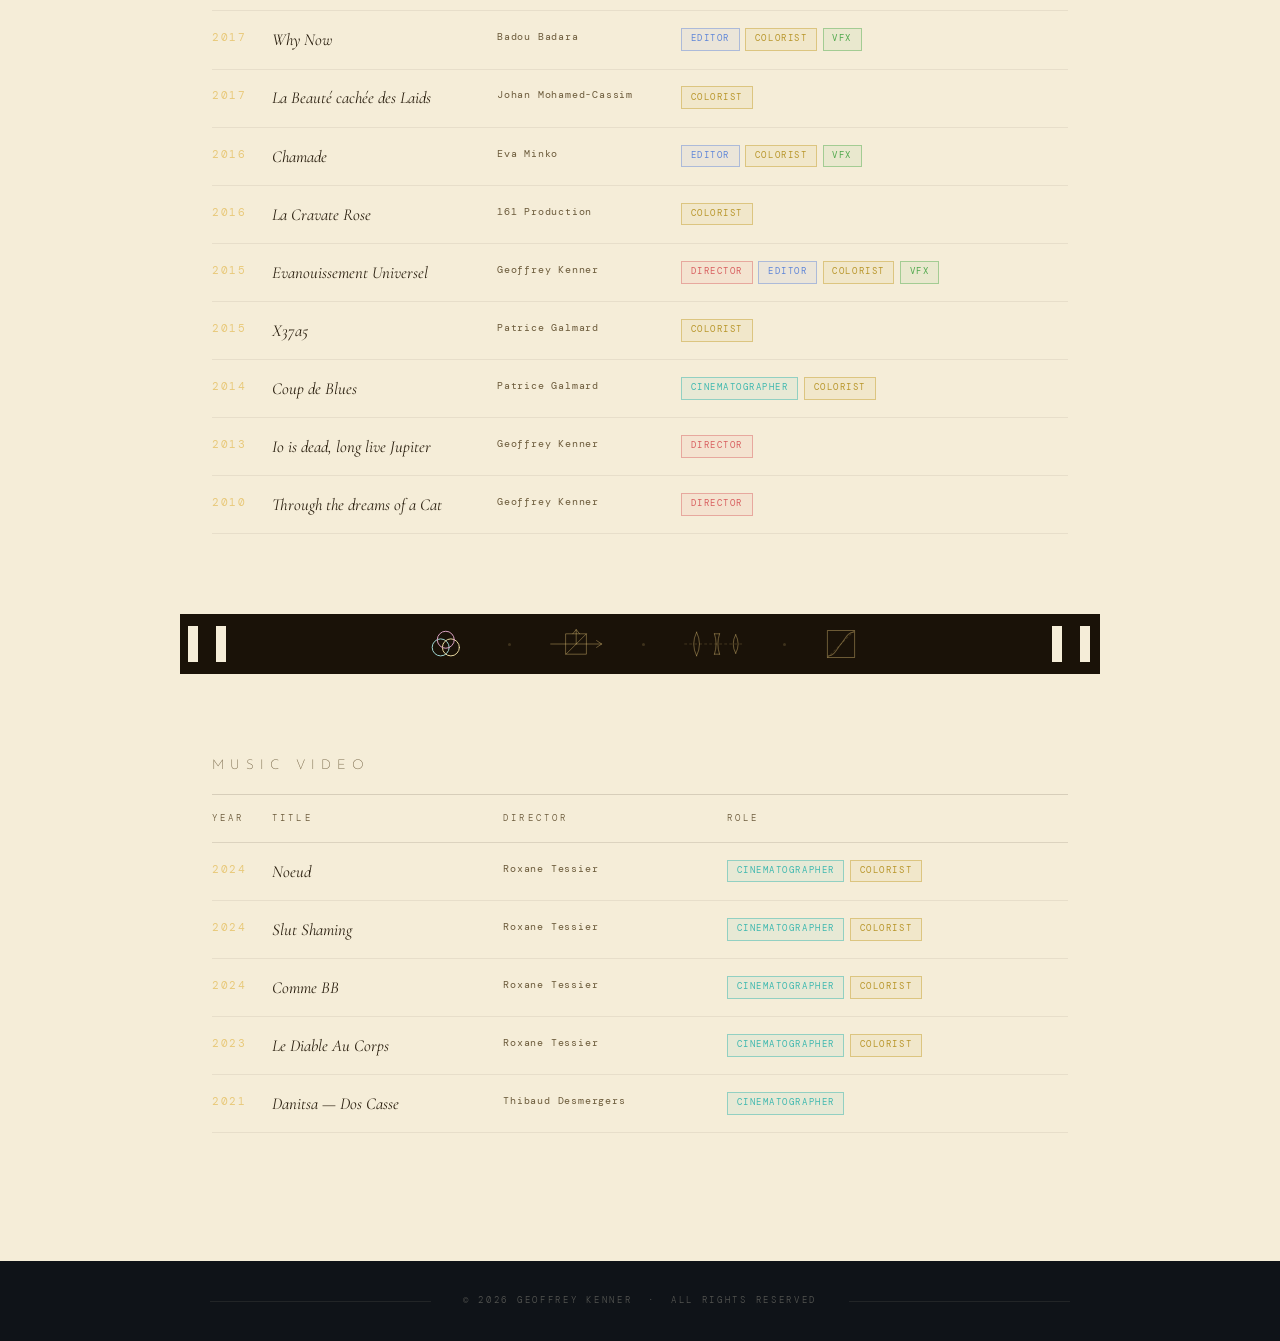
==== commit 93db84ff: "Add files via upload" ====
--- a/filmography.html
+++ b/filmography.html
@@ -103,19 +103,6 @@
   </div>
 </div>
 
-<!-- STILLS CAROUSEL -->
-<section class="stills-section">
-  <div class="stills-head">
-    <p class="section-eyebrow">Selected Stills</p>
-    <div class="stills-nav">
-      <button class="stills-arrow" id="stillsPrev" aria-label="Previous">&#8592;</button>
-      <button class="stills-arrow" id="stillsNext" aria-label="Next">&#8594;</button>
-    </div>
-  </div>
-  <div class="stills-carousel" id="stillsCarousel"></div>
-  <p class="stills-hint">Scroll &nbsp;→&nbsp; drag or swipe</p>
-</section>
-
 <!-- FILMOGRAPHY -->
 <section class="filmography-section">
   <div class="filmography-inner">
@@ -739,17 +726,6 @@
   </div>
 </section>
 
-<!-- STILLS LIGHTBOX -->
-<div class="photem-lightbox" id="stillsLightbox">
-  <button class="lightbox-close" id="stillsClose">Close ✕</button>
-  <div class="lightbox-inner">
-    <div class="lightbox-figure">
-      <img id="stillsLightboxImg" src="" alt="">
-      <div class="lightbox-caption" id="stillsCaption"></div>
-    </div>
-  </div>
-</div>
-
 <!-- FOOTER -->
 <footer>
   <div class="footer-inner">
@@ -804,165 +780,6 @@
   window.addEventListener('scroll', updatePerforations, { passive: true });
   updatePerforations();
 
-  /* ════════════════════════════════════════════════
-     ║  STILLS CAROUSEL — paste image URLs below       ║
-     ════════════════════════════════════════════════ */
-  const STILLS = [
-    "https://i.postimg.cc/d0vFZxsL/T1-1-VETE-selection-002.jpg",
-    "https://i.postimg.cc/SKq4YvSz/T1-2-VETE-selection-001.jpg",
-    "https://i.postimg.cc/7LD4JWHG/T1-3-VETE-selection-003.jpg",
-    "https://i.postimg.cc/1zPSVjmF/T2-1-VETE-selection-012.jpg",
-    "https://i.postimg.cc/q70r65J8/T2-2-VETE-selection-011.jpg",
-    "https://i.postimg.cc/ZqcS8xnv/T2-3-VETE-selection-010.jpg",
-    "https://i.postimg.cc/N0Yt2zs8/T3-1-VETE-selection-017.jpg",
-    "https://i.postimg.cc/R09mJDSQ/T3-2-VETE-selection-016.jpg",
-    "https://i.postimg.cc/jjXbH42H/T3-3-VETE-selection-015.jpg",
-    "https://i.postimg.cc/nLkJ4Gr1/T4-1-VETE-selection-004.jpg",
-    "https://i.postimg.cc/YS3H6z03/T4-2-VETE-selection-006.jpg",
-    "https://i.postimg.cc/0NfsY0jV/T4-3-VETE-selection-008.jpg",
-    "https://i.postimg.cc/3wBTXFNf/T5-1-VETE-selection-009.jpg",
-    "https://i.postimg.cc/3wBTXFNb/T5-2-VETE-selection-005.jpg",
-    "https://i.postimg.cc/mrwsYykq/T5-3-VETE-selection-007.jpg",
-    "https://i.postimg.cc/d1VK4ZZH/T6-2-VETE-selection-013.jpg",
-    "https://i.postimg.cc/yd8zv33r/T6-3-VETE-selection-014.jpg",
-    "https://i.postimg.cc/FRHQDkk8/T6-3-VETE-selection-018.jpg",
-    "https://i.postimg.cc/rp86wRjS/the-End-001.jpg",
-    "https://i.postimg.cc/FK9tHkpy/the-End-002.jpg",
-    "https://i.postimg.cc/bvzXwSg1/the-End-003.jpg",
-    "https://i.postimg.cc/43JCxHPv/the-End-004.jpg",
-    "https://i.postimg.cc/q7kfv6wL/the-End-005.jpg",
-    "https://i.postimg.cc/VNYyk0gD/the-End-006.jpg",
-    "https://i.postimg.cc/ZqTk5vHj/the-End-007.jpg",
-    "https://i.postimg.cc/cJTpg1kY/the-End-008.jpg",
-    "https://i.postimg.cc/k5w06MYx/the-End-009.jpg",
-    "https://i.postimg.cc/nLTyjVSK/the-End-010.jpg",
-    "https://i.postimg.cc/d0nbkQNj/the-End-011.jpg",
-    "https://i.postimg.cc/nLTyjVSY/the-End-012.jpg",
-    "https://i.postimg.cc/mrVvzZpw/the-End-013.jpg",
-    "https://i.postimg.cc/LsvcY4Qv/the-End-014.jpg",
-    "https://i.postimg.cc/YS85G2DX/the-End-015.jpg",
-    "https://i.postimg.cc/3w9s4rfV/the-End-016.jpg",
-    "https://i.postimg.cc/FKGMdFC2/the-End-017.jpg",
-    "https://i.postimg.cc/PqKgpfFs/the-End-018.jpg",
-    "https://i.postimg.cc/jShxcbkZ/le-Grand-Gagnant-001.jpg",
-    "https://i.postimg.cc/x1Pf52Fp/le-Grand-Gagnant-002.jpg",
-    "https://i.postimg.cc/x1Pf52F6/le-Grand-Gagnant-003.jpg",
-    "https://i.postimg.cc/x1Pf52Fs/le-Grand-Gagnant-004.jpg",
-    "https://i.postimg.cc/5tNxkRZ5/le-Grand-Gagnant-005.jpg",
-    "https://i.postimg.cc/MGKWrFhD/le-Grand-Gagnant-006.jpg",
-    "https://i.postimg.cc/tJPyxQxb/Le-Diable-Au-Corps-001.jpg",
-    "https://i.postimg.cc/0NBqX2G5/iidllj-001.jpg",
-    "https://i.postimg.cc/mr5Gp23g/iidllj-002.jpg",
-    "https://i.postimg.cc/HLhCvs0L/iidllj-003.jpg",
-    "https://i.postimg.cc/ZqMhsKPR/iidllj-004.jpg",
-    "https://i.postimg.cc/d0xKNtRZ/iidllj-005.jpg",
-    "https://i.postimg.cc/zfc12XwW/iidllj-006.jpg",
-    "https://i.postimg.cc/BvVG7Q5K/iidllj-007.jpg",
-    "https://i.postimg.cc/QMyrYxgk/iidllj-008.jpg",
-    "https://i.postimg.cc/C1np3TJb/iidllj-009.jpg",
-    "https://i.postimg.cc/wvRYC8FL/iidllj-010.jpg",
-    "https://i.postimg.cc/yYyC4TX1/eva-Uni-001.jpg",
-    "https://i.postimg.cc/0201RCdP/eva-Uni-002.jpg",
-    "https://i.postimg.cc/dtjcP9mJ/eva-Uni-003.jpg",
-    "https://i.postimg.cc/yYyC4TXV/eva-Uni-004.jpg",
-    "https://i.postimg.cc/VksQYbD1/eva-Uni-005.jpg",
-    "https://i.postimg.cc/ncGfb1YX/eva-Uni-006.jpg",
-    "https://i.postimg.cc/cL1ys8Xd/eva-Uni-007.jpg",
-    "https://i.postimg.cc/kgM3ntfn/eva-Uni-008.jpg",
-    "https://i.postimg.cc/P5fst82f/eva-Uni-009.jpg",
-    "https://i.postimg.cc/9QX5WqJF/eva-Uni-010.jpg",
-    "https://i.postimg.cc/BnZ9q1Mn/eva-Uni-011.jpg",
-    "https://i.postimg.cc/VksQYbDd/eva-Uni-012.jpg",
-    "https://i.postimg.cc/kgM3ntf6/eva-Uni-013.jpg",
-    "https://i.postimg.cc/YC2Kpmbg/eva-Uni-014.jpg",
-    "https://i.postimg.cc/j2YmBWDN/a-Deadly-Wish-001.jpg",
-    "https://i.postimg.cc/NFvSZyK1/a-Deadly-Wish-002.jpg",
-    "https://i.postimg.cc/nrKgxHms/a-Deadly-Wish-003.jpg",
-    "https://i.postimg.cc/4yvqGJcm/a-Deadly-Wish-004.jpg",
-    "https://i.postimg.cc/qqcSrkKx/a-Deadly-Wish-005.jpg",
-    "https://i.postimg.cc/mk3J4b9N/a-Deadly-Wish-006.jpg",
-    "https://i.postimg.cc/C5CX0F8N/a-Deadly-Wish-007.jpg"
-  ];
-
-  const carousel = document.getElementById('stillsCarousel');
-
-  /* map a still's filename to its film title */
-  function filmOf(src) {
-    const f = src.split('/').pop();
-    if (/VETE/i.test(f))               return 'Voyage en têtes étrangères';
-    if (/^the-End/i.test(f))           return 'The End';
-    if (/le-Grand-Gagnant/i.test(f))   return 'Le Grand Gagnant';
-    if (/Le-Diable-Au-Corps/i.test(f)) return 'Le Diable Au Corps';
-    if (/iidllj/i.test(f))             return 'Io is dead, long live Jupiter';
-    if (/eva-Uni/i.test(f))            return 'Evanouissement Universel';
-    if (/a-Deadly-Wish/i.test(f))      return 'A Deadly Wish';
-    return '';
-  }
-
-  STILLS.forEach((src) => {
-    const film = filmOf(src);
-    const fig = document.createElement('div');
-    fig.className = 'still';
-    fig.innerHTML = `<img src="${src}" alt="${film || 'Film still'}" loading="lazy">` +
-                    (film ? `<span class="still-film">${film}</span>` : '');
-    fig.addEventListener('click', () => { if (!moved) openStill(src, film); });
-    carousel.appendChild(fig);
-  });
-
-  /* vertical wheel → horizontal scroll */
-  carousel.addEventListener('wheel', (e) => {
-    if (Math.abs(e.deltaY) > Math.abs(e.deltaX)) {
-      e.preventDefault();
-      carousel.scrollLeft += e.deltaY;
-    }
-  }, { passive: false });
-
-  /* drag to scroll */
-  let isDown = false, startX = 0, startScroll = 0, moved = false;
-  carousel.addEventListener('pointerdown', (e) => {
-    isDown = true; moved = false;
-    startX = e.pageX;
-    startScroll = carousel.scrollLeft;
-    carousel.classList.add('dragging');
-    carousel.setPointerCapture(e.pointerId);
-  });
-  carousel.addEventListener('pointermove', (e) => {
-    if (!isDown) return;
-    const dx = e.pageX - startX;
-    if (Math.abs(dx) > 4) moved = true;
-    carousel.scrollLeft = startScroll - dx;
-  });
-  const endDrag = (e) => { isDown = false; carousel.classList.remove('dragging'); };
-  carousel.addEventListener('pointerup', endDrag);
-  carousel.addEventListener('pointercancel', endDrag);
-  carousel.addEventListener('pointerleave', endDrag);
-
-  /* arrow buttons */
-  function pageScroll(dir) {
-    carousel.scrollBy({ left: dir * carousel.clientWidth * 0.8, behavior: 'smooth' });
-  }
-  document.getElementById('stillsPrev').addEventListener('click', () => pageScroll(-1));
-  document.getElementById('stillsNext').addEventListener('click', () => pageScroll(1));
-
-  /* lightbox — enlarge on click */
-  const lbStills = document.getElementById('stillsLightbox');
-  const lbStillsImg = document.getElementById('stillsLightboxImg');
-  const lbStillsCap = document.getElementById('stillsCaption');
-
-  function openStill(src, film) {
-    lbStillsImg.src = src;
-    lbStillsImg.alt = film || 'Film still';
-    lbStillsCap.textContent = film || '';
-    lbStills.classList.add('open');
-    document.body.style.overflow = 'hidden';
-  }
-  function closeStill() {
-    lbStills.classList.remove('open');
-    document.body.style.overflow = '';
-  }
-  document.getElementById('stillsClose').addEventListener('click', closeStill);
-  lbStills.addEventListener('click', (e) => { if (e.target === lbStills) closeStill(); });
-  document.addEventListener('keydown', (e) => { if (e.key === 'Escape') closeStill(); });
 </script>
 </body>
 </html>
--- a/styles.css
+++ b/styles.css
@@ -247,14 +247,14 @@
 
   /* ─── HERO ─── */
   .hero {
-    min-height: 100vh;
+    min-height: 64vh;
     display: flex;
     flex-direction: column;
     align-items: center;
     justify-content: center;
     position: relative;
     overflow: hidden;
-    padding: 80px 2rem 4rem;
+    padding: 100px 2rem 4rem;
     background:
       linear-gradient(180deg, rgba(15,19,24,0.97) 0%, rgba(15,19,24,0.85) 50%, rgba(245,237,216,0.0) 100%),
       linear-gradient(180deg, var(--dark-base) 0%, #17202a 50%, var(--kodak-warm) 100%);
@@ -640,8 +640,9 @@
 
   .reel-section .section-heading { color: var(--kodak-cream); }
 
-  /* keep reel content clear of the 44px film-perforation strips */
+  /* wider container + clear of the 44px film-perforation strips → larger video */
   .reel-section .container {
+    max-width: 1100px;
     padding-left: 64px;
     padding-right: 64px;
   }
@@ -1316,138 +1317,3 @@
     .lightbox-figure img { max-height: 62vh; }
   }
 
-  /* ═══════════════════════════════════════════
-     STILLS CAROUSEL (filmography)
-     ═══════════════════════════════════════════ */
-  .stills-section {
-    background: var(--dark-base);
-    padding: 4.5rem 0 4rem;
-    position: relative;
-    overflow: hidden;
-  }
-
-  .stills-head {
-    display: flex;
-    align-items: center;
-    justify-content: space-between;
-    max-width: 1180px;
-    margin: 0 auto;
-    padding: 0 3rem 1.6rem;
-  }
-
-  .stills-head .section-eyebrow {
-    color: var(--kodak-amber);
-    margin-bottom: 0;
-  }
-
-  .stills-nav { display: flex; gap: 0.6rem; }
-
-  .stills-arrow {
-    width: 38px; height: 38px;
-    background: none;
-    border: 1px solid rgba(232,201,122,0.3);
-    color: rgba(245,237,216,0.7);
-    font-size: 1rem;
-    cursor: pointer;
-    transition: all 0.3s ease;
-    display: flex; align-items: center; justify-content: center;
-  }
-  .stills-arrow:hover { color: var(--kodak-amber); border-color: var(--kodak-amber); }
-
-  .stills-carousel {
-    display: flex;
-    gap: 1rem;
-    overflow-x: auto;
-    overflow-y: hidden;
-    padding: 0 3rem 1.4rem;
-    scroll-snap-type: x proximity;
-    scrollbar-width: thin;
-    scrollbar-color: rgba(232,201,122,0.4) transparent;
-    cursor: grab;
-    -webkit-overflow-scrolling: touch;
-  }
-  .stills-carousel.dragging { cursor: grabbing; }
-  .stills-carousel.dragging img { pointer-events: none; }
-
-  .stills-carousel::-webkit-scrollbar { height: 6px; }
-  .stills-carousel::-webkit-scrollbar-track { background: rgba(245,237,216,0.05); }
-  .stills-carousel::-webkit-scrollbar-thumb {
-    background: rgba(232,201,122,0.35);
-    border-radius: 3px;
-  }
-  .stills-carousel::-webkit-scrollbar-thumb:hover { background: rgba(232,201,122,0.6); }
-
-  .still {
-    flex: 0 0 calc((100% - 2rem) / 3);   /* exactly 3 visible on desktop (gap 1rem ×2) */
-    aspect-ratio: 16 / 9;
-    scroll-snap-align: start;
-    border: 1px solid rgba(232,201,122,0.12);
-    background: #0a0d12;
-    position: relative;
-    overflow: hidden;
-    cursor: pointer;
-  }
-
-  .still img {
-    display: block;
-    width: 100%;
-    height: 100%;
-    object-fit: contain;   /* keep original aspect ratio, no cropping */
-    user-select: none;
-    -webkit-user-drag: none;
-    transition: filter 0.5s ease, transform 0.6s cubic-bezier(0.2,0.7,0.2,1);
-    filter: saturate(0.96);
-  }
-  .still:hover img { filter: saturate(1.08); transform: scale(1.03); }
-
-  /* film title on hover */
-  .still-film {
-    position: absolute;
-    left: 0; right: 0; bottom: 0;
-    padding: 1.4rem 0.9rem 0.7rem;
-    background: linear-gradient(180deg, transparent, rgba(5,8,14,0.92));
-    font-family: 'DM Mono', monospace;
-    font-size: 9px;
-    letter-spacing: 0.22em;
-    text-transform: uppercase;
-    color: var(--kodak-amber);
-    opacity: 0;
-    transform: translateY(6px);
-    transition: opacity 0.35s ease, transform 0.35s ease;
-    pointer-events: none;
-    z-index: 2;
-  }
-  .still:hover .still-film { opacity: 1; transform: translateY(0); }
-
-  .stills-hint {
-    max-width: 1180px;
-    margin: 0 auto;
-    padding: 0 3rem;
-    font-family: 'DM Mono', monospace;
-    font-size: 8.5px;
-    letter-spacing: 0.3em;
-    text-transform: uppercase;
-    color: rgba(245,237,216,0.3);
-  }
-
-  /* lightbox caption (film title under enlarged still) */
-  .lightbox-caption {
-    font-family: 'DM Mono', monospace;
-    font-size: 0.62rem;
-    letter-spacing: 0.3em;
-    text-transform: uppercase;
-    color: var(--kodak-amber);
-    text-align: center;
-    margin-top: 1rem;
-  }
-  .lightbox-figure { flex-direction: column; }
-
-  @media (max-width: 900px) {
-    .still { flex-basis: calc((100% - 1rem) / 2); }   /* 2 visible on tablet */
-  }
-  @media (max-width: 768px) {
-    .stills-head { padding: 0 1.5rem 1.2rem; }
-    .stills-carousel { padding: 0 1.5rem 1.2rem; }
-    .stills-hint { padding: 0 1.5rem; }
-    .still { flex-basis: 82%; }                        /* ~1 + peek on phone */
-  }
